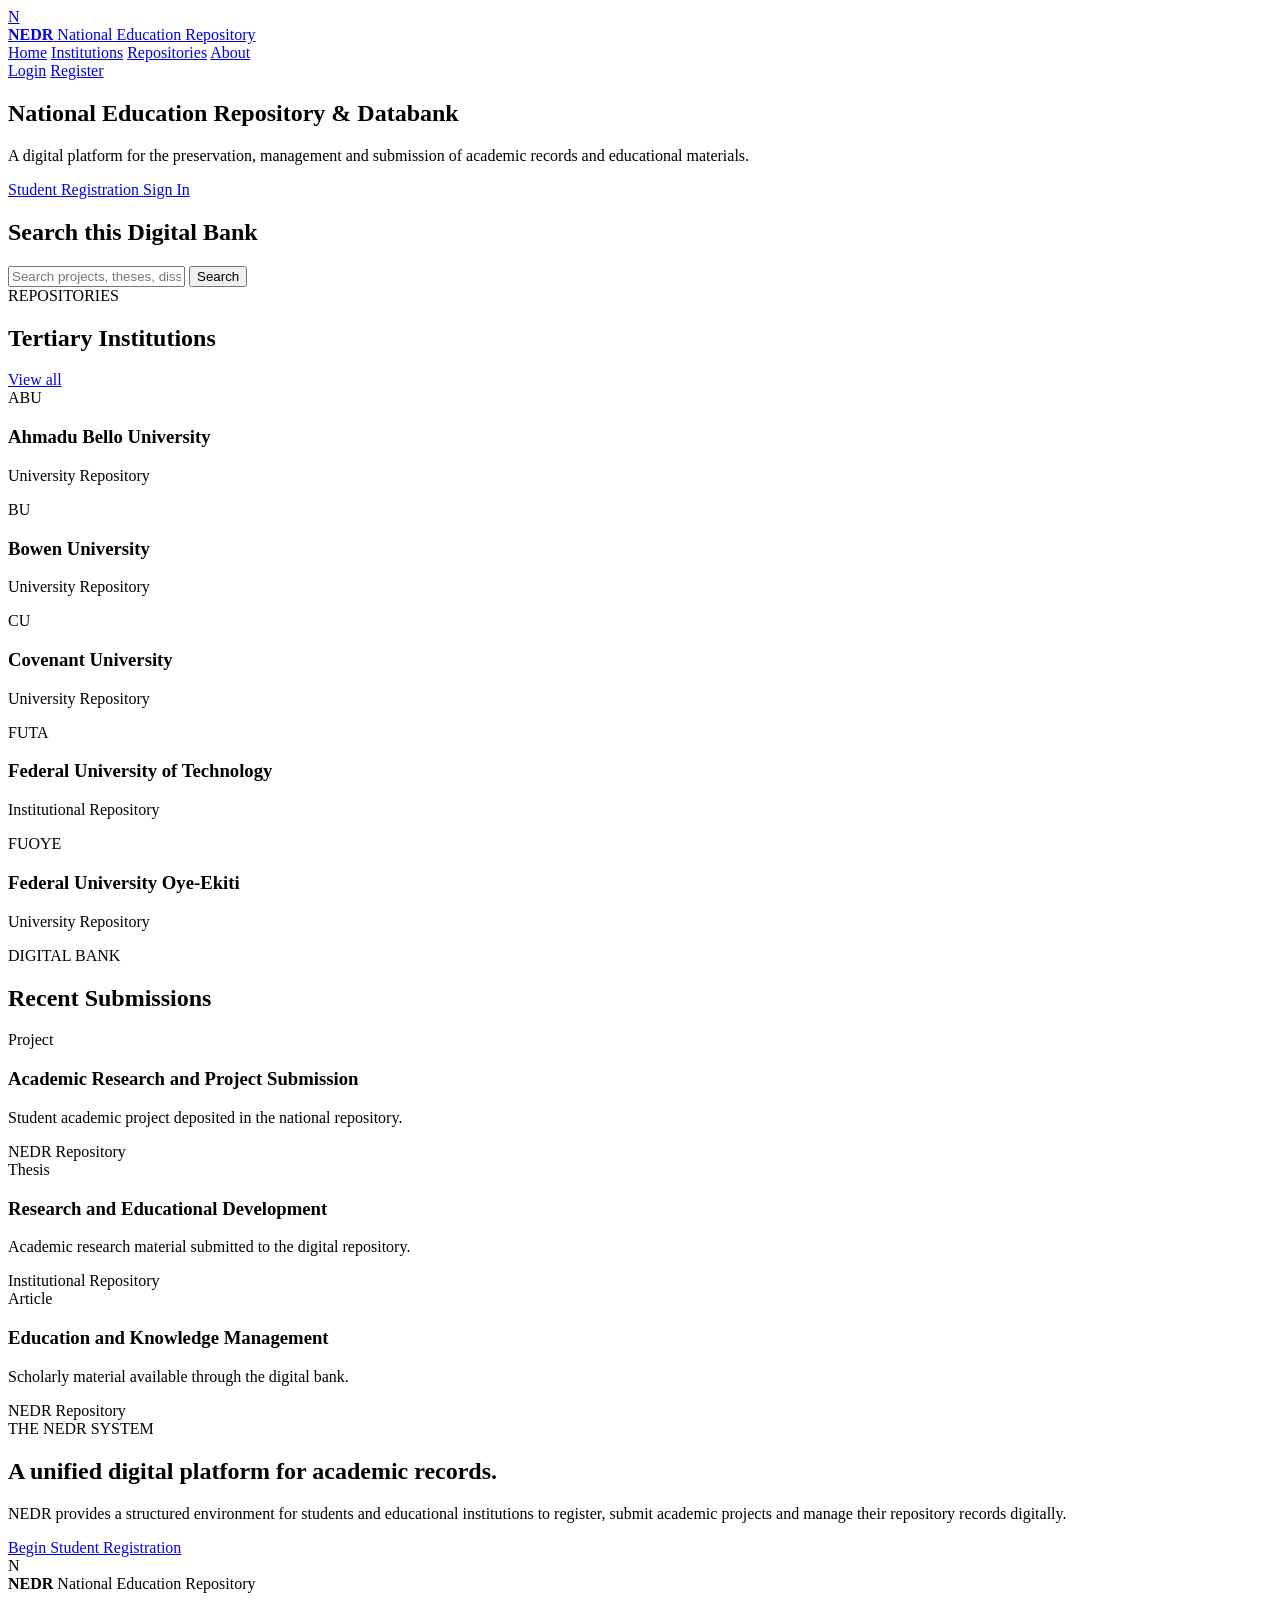
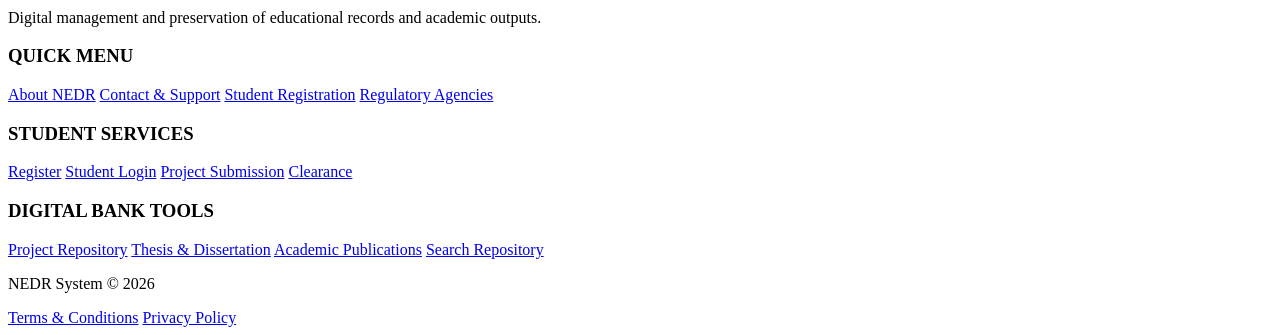
==== index.html @ a748765a "Add index.html for National Education Repository This commit adds a new HTML file for the National E" ====
<!DOCTYPE html>
<html lang="en">
<head>
    <meta charset="UTF-8">
    <meta name="viewport" content="width=device-width, initial-scale=1.0">

    <title>NEDR | National Education Repository</title>

    <link rel="stylesheet" href="style.css">
</head>

<body>

    <!-- HEADER -->
    <header class="site-header">
        <div class="container header-inner">

            <a href="index.html" class="brand">
                <div class="brand-mark">N</div>

                <div class="brand-text">
                    <strong>NEDR</strong>
                    <span>National Education Repository</span>
                </div>
            </a>

            <nav class="main-nav">
                <a href="index.html">Home</a>
                <a href="#institutions">Institutions</a>
                <a href="#submissions">Repositories</a>
                <a href="#about">About</a>
            </nav>

            <div class="header-actions">
                <a href="login.html" class="login-link">Login</a>
                <a href="register.html" class="register-btn">Register</a>
            </div>

        </div>
    </header>


    <!-- HERO -->
    <main>

        <section class="hero">
            <div class="container">

                <div class="hero-content">

                    <h1>
                        National Education
                        <span>Repository & Databank</span>
                    </h1>

                    <p>
                        A digital platform for the preservation,
                        management and submission of academic
                        records and educational materials.
                    </p>

                    <div class="hero-actions">
                        <a href="register.html" class="primary-btn">
                            Student Registration
                        </a>

                        <a href="login.html" class="secondary-btn">
                            Sign In
                        </a>
                    </div>

                </div>


                <!-- SEARCH -->
                <div class="search-card">

                    <h2>Search this Digital Bank</h2>

                    <form id="searchForm">

                        <div class="search-box">

                            <input
                                type="text"
                                id="searchInput"
                                placeholder="Search projects, theses, dissertations..."
                            >

                            <button type="submit">
                                Search
                            </button>

                        </div>

                    </form>

                </div>

            </div>
        </section>


        <!-- INSTITUTIONS -->
        <section class="section" id="institutions">

            <div class="container">

                <div class="section-heading">
                    <div>
                        <span class="eyebrow">REPOSITORIES</span>
                        <h2>Tertiary Institutions</h2>
                    </div>

                    <a href="#" class="view-link">
                        View all
                    </a>
                </div>


                <div class="institution-grid">

                    <article class="institution-card">
                        <div class="institution-icon">ABU</div>
                        <div>
                            <h3>Ahmadu Bello University</h3>
                            <p>University Repository</p>
                        </div>
                    </article>

                    <article class="institution-card">
                        <div class="institution-icon">BU</div>
                        <div>
                            <h3>Bowen University</h3>
                            <p>University Repository</p>
                        </div>
                    </article>

                    <article class="institution-card">
                        <div class="institution-icon">CU</div>
                        <div>
                            <h3>Covenant University</h3>
                            <p>University Repository</p>
                        </div>
                    </article>

                    <article class="institution-card">
                        <div class="institution-icon">FUTA</div>
                        <div>
                            <h3>Federal University of Technology</h3>
                            <p>Institutional Repository</p>
                        </div>
                    </article>

                    <article class="institution-card">
                        <div class="institution-icon">FUOYE</div>
                        <div>
                            <h3>Federal University Oye-Ekiti</h3>
                            <p>University Repository</p>
                        </div>
                    </article>

                </div>

            </div>

        </section>


        <!-- RECENT SUBMISSIONS -->
        <section class="section submissions" id="submissions">

            <div class="container">

                <div class="section-heading">
                    <div>
                        <span class="eyebrow">DIGITAL BANK</span>
                        <h2>Recent Submissions</h2>
                    </div>
                </div>


                <div class="submission-list">

                    <article class="submission">
                        <div class="submission-type">
                            Project
                        </div>

                        <div class="submission-info">
                            <h3>
                                Academic Research and Project Submission
                            </h3>

                            <p>
                                Student academic project deposited
                                in the national repository.
                            </p>

                            <span>
                                NEDR Repository
                            </span>
                        </div>
                    </article>


                    <article class="submission">
                        <div class="submission-type">
                            Thesis
                        </div>

                        <div class="submission-info">
                            <h3>
                                Research and Educational Development
                            </h3>

                            <p>
                                Academic research material submitted
                                to the digital repository.
                            </p>

                            <span>
                                Institutional Repository
                            </span>
                        </div>
                    </article>


                    <article class="submission">
                        <div class="submission-type">
                            Article
                        </div>

                        <div class="submission-info">
                            <h3>
                                Education and Knowledge Management
                            </h3>

                            <p>
                                Scholarly material available through
                                the digital bank.
                            </p>

                            <span>
                                NEDR Repository
                            </span>
                        </div>
                    </article>

                </div>

            </div>

        </section>


        <!-- ABOUT -->
        <section class="about-section" id="about">

            <div class="container">

                <div class="about-content">

                    <span class="eyebrow">
                        THE NEDR SYSTEM
                    </span>

                    <h2>
                        A unified digital platform
                        for academic records.
                    </h2>

                    <p>
                        NEDR provides a structured environment for
                        students and educational institutions to
                        register, submit academic projects and manage
                        their repository records digitally.
                    </p>

                    <a href="register.html" class="primary-btn">
                        Begin Student Registration
                    </a>

                </div>

            </div>

        </section>

    </main>


    <!-- FOOTER -->
    <footer class="site-footer">

        <div class="container footer-grid">

            <div class="footer-brand">

                <div class="brand">
                    <div class="brand-mark">N</div>

                    <div class="brand-text">
                        <strong>NEDR</strong>
                        <span>National Education Repository</span>
                    </div>
                </div>

                <p>
                    Digital management and preservation
                    of educational records and academic outputs.
                </p>

            </div>


            <div class="footer-column">

                <h3>QUICK MENU</h3>

                <a href="#about">About NEDR</a>
                <a href="#">Contact & Support</a>
                <a href="register.html">Student Registration</a>
                <a href="#">Regulatory Agencies</a>

            </div>


            <div class="footer-column">

                <h3>STUDENT SERVICES</h3>

                <a href="register.html">Register</a>
                <a href="login.html">Student Login</a>
                <a href="#">Project Submission</a>
                <a href="#">Clearance</a>

            </div>


            <div class="footer-column">

                <h3>DIGITAL BANK TOOLS</h3>

                <a href="#">Project Repository</a>
                <a href="#">Thesis & Dissertation</a>
                <a href="#">Academic Publications</a>
                <a href="#">Search Repository</a>

            </div>

        </div>


        <div class="footer-bottom">

            <div class="container">

                <p>
                    NEDR System © 2026
                </p>

                <div>
                    <a href="#">Terms & Conditions</a>
                    <a href="#">Privacy Policy</a>
                </div>

            </div>

        </div>

    </footer>


    <script src="script.js"></script>

</body>
  </html>
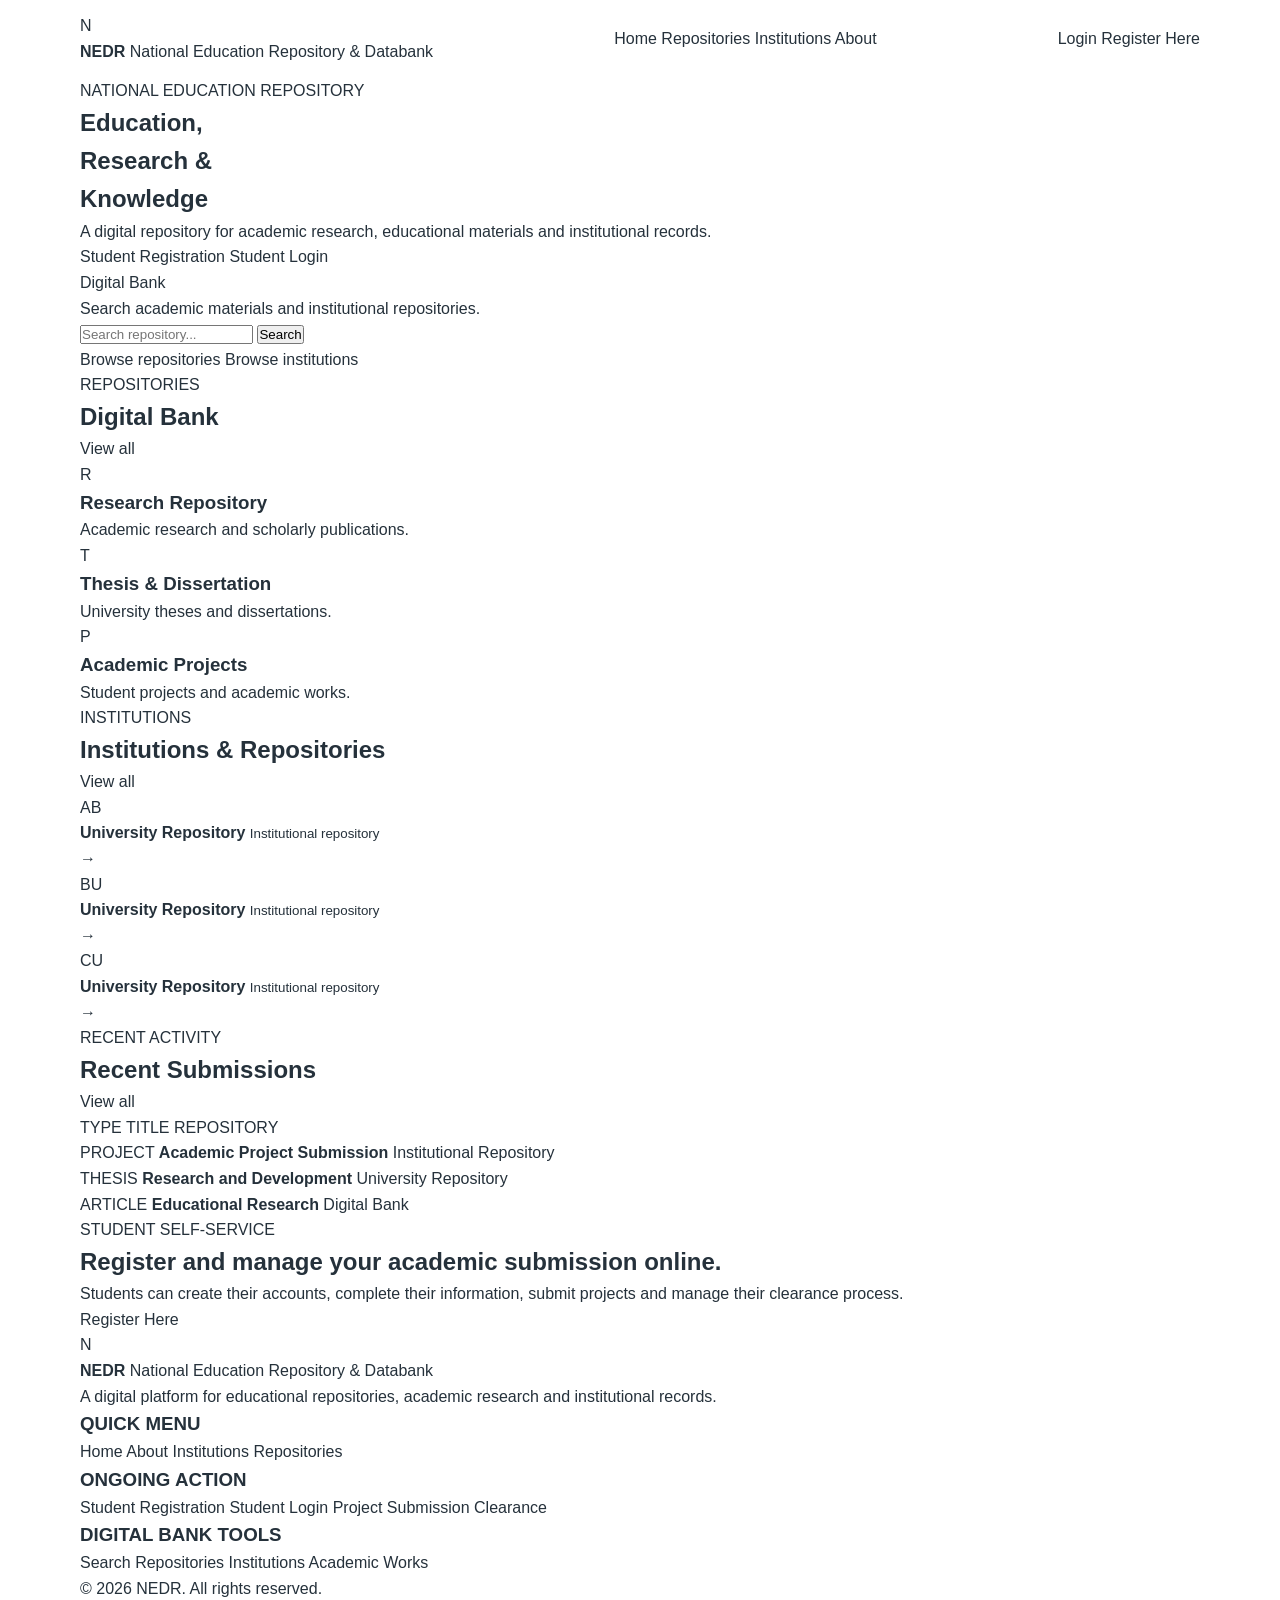
==== commit 0840d504: "Add initial index.html for NEDR website This file contains the complete HTML structure for the Natio" ====
--- a/index.html
+++ b/index.html
@@ -4,375 +4,530 @@
     <meta charset="UTF-8">
     <meta name="viewport" content="width=device-width, initial-scale=1.0">
 
-    <title>NEDR | National Education Repository</title>
+    <title>NEDR — National Education Repository & Databank</title>
 
     <link rel="stylesheet" href="style.css">
 </head>
 
 <body>
 
-    <!-- HEADER -->
-    <header class="site-header">
-        <div class="container header-inner">
-
-            <a href="index.html" class="brand">
-                <div class="brand-mark">N</div>
-
-                <div class="brand-text">
+<header class="top-header">
+
+    <div class="container header-inner">
+
+        <a href="index.html" class="logo">
+            <div class="logo-symbol">N</div>
+
+            <div class="logo-copy">
+                <strong>NEDR</strong>
+                <span>National Education Repository & Databank</span>
+            </div>
+        </a>
+
+        <nav class="navigation">
+            <a href="index.html">Home</a>
+            <a href="#repositories">Repositories</a>
+            <a href="#institutions">Institutions</a>
+            <a href="#about">About</a>
+        </nav>
+
+        <div class="header-buttons">
+            <a href="login.html" class="login-button">Login</a>
+            <a href="register.html" class="register-button">Register Here</a>
+        </div>
+
+    </div>
+
+</header>
+
+
+<main>
+
+    <!-- INTRODUCTION -->
+
+    <section class="intro-section">
+
+        <div class="container intro-grid">
+
+            <div class="intro-content">
+
+                <div class="small-title">
+                    NATIONAL EDUCATION REPOSITORY
+                </div>
+
+                <h1>
+                    Education,
+                    <br>
+                    Research &
+                    <br>
+                    Knowledge
+                </h1>
+
+                <p>
+                    A digital repository for academic research,
+                    educational materials and institutional records.
+                </p>
+
+                <div class="intro-actions">
+
+                    <a href="register.html" class="main-action">
+                        Student Registration
+                    </a>
+
+                    <a href="login.html" class="outline-action">
+                        Student Login
+                    </a>
+
+                </div>
+
+            </div>
+
+
+            <div class="intro-panel">
+
+                <div class="panel-heading">
+                    Digital Bank
+                </div>
+
+                <p>
+                    Search academic materials and institutional
+                    repositories.
+                </p>
+
+                <form id="searchForm">
+
+                    <div class="search-field">
+
+                        <input
+                            type="text"
+                            id="searchInput"
+                            placeholder="Search repository..."
+                        >
+
+                        <button type="submit">
+                            Search
+                        </button>
+
+                    </div>
+
+                </form>
+
+                <div class="panel-links">
+
+                    <a href="#repositories">
+                        Browse repositories
+                    </a>
+
+                    <a href="#institutions">
+                        Browse institutions
+                    </a>
+
+                </div>
+
+            </div>
+
+        </div>
+
+    </section>
+
+
+    <!-- REPOSITORIES -->
+
+    <section class="content-section" id="repositories">
+
+        <div class="container">
+
+            <div class="section-title">
+
+                <div>
+                    <span>REPOSITORIES</span>
+                    <h2>Digital Bank</h2>
+                </div>
+
+                <a href="#">View all</a>
+
+            </div>
+
+
+            <div class="repository-grid">
+
+                <article class="repository-card">
+
+                    <div class="card-icon">
+                        R
+                    </div>
+
+                    <div>
+                        <h3>Research Repository</h3>
+
+                        <p>
+                            Academic research and scholarly
+                            publications.
+                        </p>
+                    </div>
+
+                </article>
+
+
+                <article class="repository-card">
+
+                    <div class="card-icon">
+                        T
+                    </div>
+
+                    <div>
+                        <h3>Thesis & Dissertation</h3>
+
+                        <p>
+                            University theses and dissertations.
+                        </p>
+                    </div>
+
+                </article>
+
+
+                <article class="repository-card">
+
+                    <div class="card-icon">
+                        P
+                    </div>
+
+                    <div>
+                        <h3>Academic Projects</h3>
+
+                        <p>
+                            Student projects and academic works.
+                        </p>
+                    </div>
+
+                </article>
+
+            </div>
+
+        </div>
+
+    </section>
+
+
+    <!-- INSTITUTIONS -->
+
+    <section class="content-section grey-section" id="institutions">
+
+        <div class="container">
+
+            <div class="section-title">
+
+                <div>
+                    <span>INSTITUTIONS</span>
+                    <h2>Institutions & Repositories</h2>
+                </div>
+
+                <a href="#">View all</a>
+
+            </div>
+
+
+            <div class="institution-list">
+
+                <a href="#" class="institution-item">
+
+                    <div class="institution-mark">
+                        AB
+                    </div>
+
+                    <div>
+                        <strong>
+                            University Repository
+                        </strong>
+
+                        <small>
+                            Institutional repository
+                        </small>
+                    </div>
+
+                    <div class="arrow">
+                        →
+                    </div>
+
+                </a>
+
+
+                <a href="#" class="institution-item">
+
+                    <div class="institution-mark">
+                        BU
+                    </div>
+
+                    <div>
+                        <strong>
+                            University Repository
+                        </strong>
+
+                        <small>
+                            Institutional repository
+                        </small>
+                    </div>
+
+                    <div class="arrow">
+                        →
+                    </div>
+
+                </a>
+
+
+                <a href="#" class="institution-item">
+
+                    <div class="institution-mark">
+                        CU
+                    </div>
+
+                    <div>
+                        <strong>
+                            University Repository
+                        </strong>
+
+                        <small>
+                            Institutional repository
+                        </small>
+                    </div>
+
+                    <div class="arrow">
+                        →
+                    </div>
+
+                </a>
+
+            </div>
+
+        </div>
+
+    </section>
+
+
+    <!-- RECENT SUBMISSIONS -->
+
+    <section class="content-section">
+
+        <div class="container">
+
+            <div class="section-title">
+
+                <div>
+                    <span>RECENT ACTIVITY</span>
+                    <h2>Recent Submissions</h2>
+                </div>
+
+                <a href="#">View all</a>
+
+            </div>
+
+
+            <div class="submission-table">
+
+                <div class="table-header">
+                    <span>TYPE</span>
+                    <span>TITLE</span>
+                    <span>REPOSITORY</span>
+                </div>
+
+
+                <div class="table-row">
+
+                    <span class="type">
+                        PROJECT
+                    </span>
+
+                    <strong>
+                        Academic Project Submission
+                    </strong>
+
+                    <span>
+                        Institutional Repository
+                    </span>
+
+                </div>
+
+
+                <div class="table-row">
+
+                    <span class="type">
+                        THESIS
+                    </span>
+
+                    <strong>
+                        Research and Development
+                    </strong>
+
+                    <span>
+                        University Repository
+                    </span>
+
+                </div>
+
+
+                <div class="table-row">
+
+                    <span class="type">
+                        ARTICLE
+                    </span>
+
+                    <strong>
+                        Educational Research
+                    </strong>
+
+                    <span>
+                        Digital Bank
+                    </span>
+
+                </div>
+
+            </div>
+
+        </div>
+
+    </section>
+
+
+    <!-- STUDENT CTA -->
+
+    <section class="student-section">
+
+        <div class="container student-inner">
+
+            <div>
+
+                <span>
+                    STUDENT SELF-SERVICE
+                </span>
+
+                <h2>
+                    Register and manage your
+                    academic submission online.
+                </h2>
+
+                <p>
+                    Students can create their accounts,
+                    complete their information, submit projects
+                    and manage their clearance process.
+                </p>
+
+            </div>
+
+            <a href="register.html">
+                Register Here
+            </a>
+
+        </div>
+
+    </section>
+
+</main>
+
+
+<!-- FOOTER -->
+
+<footer class="footer">
+
+    <div class="container footer-grid">
+
+        <div class="footer-about">
+
+            <div class="logo footer-logo">
+
+                <div class="logo-symbol">
+                    N
+                </div>
+
+                <div class="logo-copy">
+
                     <strong>NEDR</strong>
-                    <span>National Education Repository</span>
-                </div>
+
+                    <span>
+                        National Education Repository & Databank
+                    </span>
+
+                </div>
+
+            </div>
+
+            <p>
+                A digital platform for educational repositories,
+                academic research and institutional records.
+            </p>
+
+        </div>
+
+
+        <div class="footer-column">
+
+            <h3>QUICK MENU</h3>
+
+            <a href="#">Home</a>
+            <a href="#about">About</a>
+            <a href="#institutions">Institutions</a>
+            <a href="#repositories">Repositories</a>
+
+        </div>
+
+
+        <div class="footer-column">
+
+            <h3>ONGOING ACTION</h3>
+
+            <a href="register.html">
+                Student Registration
             </a>
 
-            <nav class="main-nav">
-                <a href="index.html">Home</a>
-                <a href="#institutions">Institutions</a>
-                <a href="#submissions">Repositories</a>
-                <a href="#about">About</a>
-            </nav>
-
-            <div class="header-actions">
-                <a href="login.html" class="login-link">Login</a>
-                <a href="register.html" class="register-btn">Register</a>
-            </div>
-
-        </div>
-    </header>
-
-
-    <!-- HERO -->
-    <main>
-
-        <section class="hero">
-            <div class="container">
-
-                <div class="hero-content">
-
-                    <h1>
-                        National Education
-                        <span>Repository & Databank</span>
-                    </h1>
-
-                    <p>
-                        A digital platform for the preservation,
-                        management and submission of academic
-                        records and educational materials.
-                    </p>
-
-                    <div class="hero-actions">
-                        <a href="register.html" class="primary-btn">
-                            Student Registration
-                        </a>
-
-                        <a href="login.html" class="secondary-btn">
-                            Sign In
-                        </a>
-                    </div>
-
-                </div>
-
-
-                <!-- SEARCH -->
-                <div class="search-card">
-
-                    <h2>Search this Digital Bank</h2>
-
-                    <form id="searchForm">
-
-                        <div class="search-box">
-
-                            <input
-                                type="text"
-                                id="searchInput"
-                                placeholder="Search projects, theses, dissertations..."
-                            >
-
-                            <button type="submit">
-                                Search
-                            </button>
-
-                        </div>
-
-                    </form>
-
-                </div>
-
-            </div>
-        </section>
-
-
-        <!-- INSTITUTIONS -->
-        <section class="section" id="institutions">
-
-            <div class="container">
-
-                <div class="section-heading">
-                    <div>
-                        <span class="eyebrow">REPOSITORIES</span>
-                        <h2>Tertiary Institutions</h2>
-                    </div>
-
-                    <a href="#" class="view-link">
-                        View all
-                    </a>
-                </div>
-
-
-                <div class="institution-grid">
-
-                    <article class="institution-card">
-                        <div class="institution-icon">ABU</div>
-                        <div>
-                            <h3>Ahmadu Bello University</h3>
-                            <p>University Repository</p>
-                        </div>
-                    </article>
-
-                    <article class="institution-card">
-                        <div class="institution-icon">BU</div>
-                        <div>
-                            <h3>Bowen University</h3>
-                            <p>University Repository</p>
-                        </div>
-                    </article>
-
-                    <article class="institution-card">
-                        <div class="institution-icon">CU</div>
-                        <div>
-                            <h3>Covenant University</h3>
-                            <p>University Repository</p>
-                        </div>
-                    </article>
-
-                    <article class="institution-card">
-                        <div class="institution-icon">FUTA</div>
-                        <div>
-                            <h3>Federal University of Technology</h3>
-                            <p>Institutional Repository</p>
-                        </div>
-                    </article>
-
-                    <article class="institution-card">
-                        <div class="institution-icon">FUOYE</div>
-                        <div>
-                            <h3>Federal University Oye-Ekiti</h3>
-                            <p>University Repository</p>
-                        </div>
-                    </article>
-
-                </div>
-
-            </div>
-
-        </section>
-
-
-        <!-- RECENT SUBMISSIONS -->
-        <section class="section submissions" id="submissions">
-
-            <div class="container">
-
-                <div class="section-heading">
-                    <div>
-                        <span class="eyebrow">DIGITAL BANK</span>
-                        <h2>Recent Submissions</h2>
-                    </div>
-                </div>
-
-
-                <div class="submission-list">
-
-                    <article class="submission">
-                        <div class="submission-type">
-                            Project
-                        </div>
-
-                        <div class="submission-info">
-                            <h3>
-                                Academic Research and Project Submission
-                            </h3>
-
-                            <p>
-                                Student academic project deposited
-                                in the national repository.
-                            </p>
-
-                            <span>
-                                NEDR Repository
-                            </span>
-                        </div>
-                    </article>
-
-
-                    <article class="submission">
-                        <div class="submission-type">
-                            Thesis
-                        </div>
-
-                        <div class="submission-info">
-                            <h3>
-                                Research and Educational Development
-                            </h3>
-
-                            <p>
-                                Academic research material submitted
-                                to the digital repository.
-                            </p>
-
-                            <span>
-                                Institutional Repository
-                            </span>
-                        </div>
-                    </article>
-
-
-                    <article class="submission">
-                        <div class="submission-type">
-                            Article
-                        </div>
-
-                        <div class="submission-info">
-                            <h3>
-                                Education and Knowledge Management
-                            </h3>
-
-                            <p>
-                                Scholarly material available through
-                                the digital bank.
-                            </p>
-
-                            <span>
-                                NEDR Repository
-                            </span>
-                        </div>
-                    </article>
-
-                </div>
-
-            </div>
-
-        </section>
-
-
-        <!-- ABOUT -->
-        <section class="about-section" id="about">
-
-            <div class="container">
-
-                <div class="about-content">
-
-                    <span class="eyebrow">
-                        THE NEDR SYSTEM
-                    </span>
-
-                    <h2>
-                        A unified digital platform
-                        for academic records.
-                    </h2>
-
-                    <p>
-                        NEDR provides a structured environment for
-                        students and educational institutions to
-                        register, submit academic projects and manage
-                        their repository records digitally.
-                    </p>
-
-                    <a href="register.html" class="primary-btn">
-                        Begin Student Registration
-                    </a>
-
-                </div>
-
-            </div>
-
-        </section>
-
-    </main>
-
-
-    <!-- FOOTER -->
-    <footer class="site-footer">
-
-        <div class="container footer-grid">
-
-            <div class="footer-brand">
-
-                <div class="brand">
-                    <div class="brand-mark">N</div>
-
-                    <div class="brand-text">
-                        <strong>NEDR</strong>
-                        <span>National Education Repository</span>
-                    </div>
-                </div>
-
-                <p>
-                    Digital management and preservation
-                    of educational records and academic outputs.
-                </p>
-
-            </div>
-
-
-            <div class="footer-column">
-
-                <h3>QUICK MENU</h3>
-
-                <a href="#about">About NEDR</a>
-                <a href="#">Contact & Support</a>
-                <a href="register.html">Student Registration</a>
-                <a href="#">Regulatory Agencies</a>
-
-            </div>
-
-
-            <div class="footer-column">
-
-                <h3>STUDENT SERVICES</h3>
-
-                <a href="register.html">Register</a>
-                <a href="login.html">Student Login</a>
-                <a href="#">Project Submission</a>
-                <a href="#">Clearance</a>
-
-            </div>
-
-
-            <div class="footer-column">
-
-                <h3>DIGITAL BANK TOOLS</h3>
-
-                <a href="#">Project Repository</a>
-                <a href="#">Thesis & Dissertation</a>
-                <a href="#">Academic Publications</a>
-                <a href="#">Search Repository</a>
-
-            </div>
-
-        </div>
-
-
-        <div class="footer-bottom">
-
-            <div class="container">
-
-                <p>
-                    NEDR System © 2026
-                </p>
-
-                <div>
-                    <a href="#">Terms & Conditions</a>
-                    <a href="#">Privacy Policy</a>
-                </div>
-
-            </div>
-
-        </div>
-
-    </footer>
-
-
-    <script src="script.js"></script>
+            <a href="login.html">
+                Student Login
+            </a>
+
+            <a href="#">
+                Project Submission
+            </a>
+
+            <a href="#">
+                Clearance
+            </a>
+
+        </div>
+
+
+        <div class="footer-column">
+
+            <h3>DIGITAL BANK TOOLS</h3>
+
+            <a href="#">Search</a>
+            <a href="#">Repositories</a>
+            <a href="#">Institutions</a>
+            <a href="#">Academic Works</a>
+
+        </div>
+
+    </div>
+
+
+    <div class="footer-bottom">
+
+        <div class="container">
+
+            <span>
+                © 2026 NEDR. All rights reserved.
+            </span>
+
+            <div>
+                <a href="#">Privacy</a>
+                <a href="#">Terms</a>
+            </div>
+
+        </div>
+
+    </div>
+
+</footer>
+
+
+<script src="script.js"></script>
 
 </body>
-  </html>
+              </html>
--- a/style.css
+++ b/style.css
@@ -0,0 +1,157 @@
+* {
+    margin: 0;
+    padding: 0;
+    box-sizing: border-box;
+}
+
+:root {
+    --primary: #075985;
+    --primary-dark: #064e73;
+    --accent: #0b7aa5;
+    --text: #25313b;
+    --muted: #6b7780;
+    --border: #e5e9ec;
+    --background: #f7f9fa;
+    --white: #ffffff;
+}
+
+html {
+    scroll-behavior: smooth;
+}
+
+body {
+    font-family: Arial, Helvetica, sans-serif;
+    color: var(--text);
+    background: var(--white);
+    line-height: 1.6;
+}
+
+a {
+    text-decoration: none;
+    color: inherit;
+}
+
+.container {
+    width: min(1120px, 92%);
+    margin: 0 auto;
+}
+
+/* =========================
+   HEADER
+========================= */
+
+.site-header {
+    background: #ffffff;
+    border-bottom: 1px solid var(--border);
+    position: sticky;
+    top: 0;
+    z-index: 1000;
+}
+
+.header-inner {
+    min-height: 78px;
+    display: flex;
+    align-items: center;
+    justify-content: space-between;
+    gap: 25px;
+}
+
+.brand {
+    display: flex;
+    align-items: center;
+    gap: 12px;
+}
+
+.brand-mark {
+    width: 42px;
+    height: 42px;
+    background: var(--primary);
+    color: white;
+    display: flex;
+    align-items: center;
+    justify-content: center;
+    font-weight: 800;
+    font-size: 21px;
+    border-radius: 5px;
+}
+
+.brand-text {
+    display: flex;
+    flex-direction: column;
+}
+
+.brand-text strong {
+    color: var(--primary);
+    font-size: 20px;
+    line-height: 1;
+}
+
+.brand-text span {
+    color: #69757d;
+    font-size: 10px;
+    margin-top: 4px;
+}
+
+.main-nav {
+    display: flex;
+    align-items: center;
+    gap: 27px;
+}
+
+.main-nav a {
+    color: #4d5961;
+    font-size: 14px;
+    transition: 0.2s;
+}
+
+.main-nav a:hover {
+    color: var(--primary);
+}
+
+.header-actions {
+    display: flex;
+    align-items: center;
+    gap: 15px;
+}
+
+.login-link {
+    color: var(--primary);
+    font-size: 14px;
+    font-weight: 600;
+}
+
+.register-btn {
+    background: var(--primary);
+    color: white;
+    padding: 10px 18px;
+    border-radius: 4px;
+    font-size: 14px;
+    font-weight: 600;
+}
+
+/* =========================
+   HERO
+========================= */
+
+.hero {
+    background:
+        linear-gradient(
+            rgba(247, 250, 252, 0.97),
+            rgba(247, 250, 252, 0.97)
+        );
+    padding: 80px 0 65px;
+}
+
+.hero-content {
+    max-width: 760px;
+}
+
+.hero h1 {
+    font-size: clamp(38px, 6vw, 64px);
+    line-height: 1.08;
+    letter-spacing: -1.8px;
+    font-weight: 700;
+    color: #1e2c36;
+}
+
+.hero h
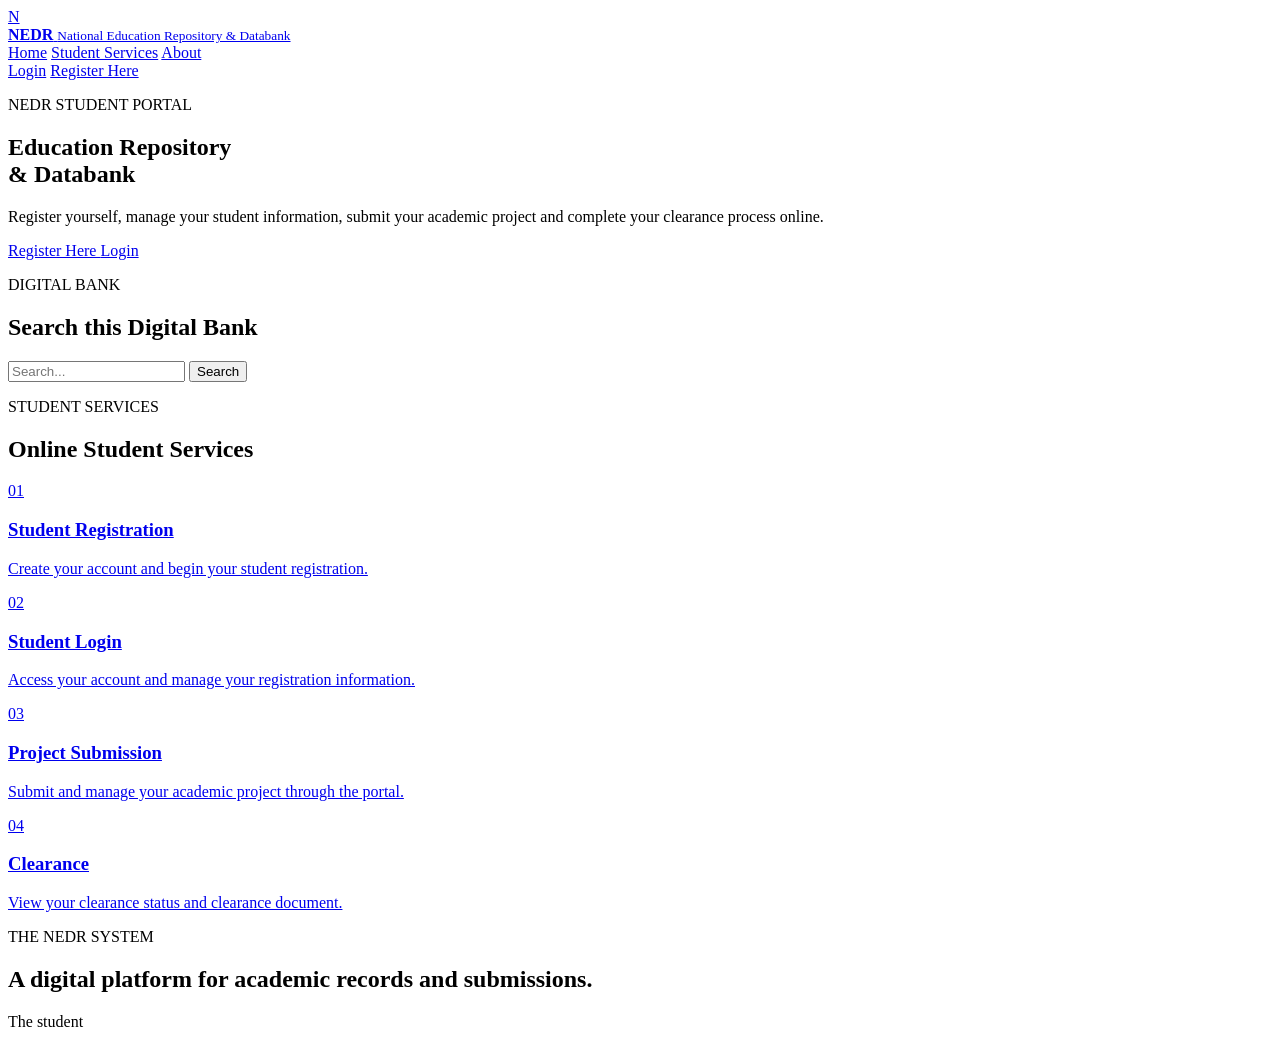
==== commit 879d5b43: "Add index.html for NEDR Student Portal This commit adds a new HTML file for the NEDR Student Portal," ====
--- a/index.html
+++ b/index.html
@@ -3,105 +3,96 @@
 <head>
     <meta charset="UTF-8">
     <meta name="viewport" content="width=device-width, initial-scale=1.0">
-
-    <title>NEDR — National Education Repository & Databank</title>
-
+    <title>NEDR | Student Portal</title>
     <link rel="stylesheet" href="style.css">
 </head>
 
 <body>
 
-<header class="top-header">
-
+<header class="site-header">
     <div class="container header-inner">
 
-        <a href="index.html" class="logo">
-            <div class="logo-symbol">N</div>
+        <a href="index.html" class="brand">
+            <div class="brand-logo">N</div>
 
-            <div class="logo-copy">
+            <div>
                 <strong>NEDR</strong>
-                <span>National Education Repository & Databank</span>
+                <small>National Education Repository & Databank</small>
             </div>
         </a>
 
-        <nav class="navigation">
+        <nav>
             <a href="index.html">Home</a>
-            <a href="#repositories">Repositories</a>
-            <a href="#institutions">Institutions</a>
+            <a href="#student-services">Student Services</a>
             <a href="#about">About</a>
         </nav>
 
-        <div class="header-buttons">
-            <a href="login.html" class="login-button">Login</a>
-            <a href="register.html" class="register-button">Register Here</a>
+        <div class="header-actions">
+            <a href="login.html">Login</a>
+            <a href="register.html" class="register">Register Here</a>
         </div>
 
     </div>
-
 </header>
 
 
 <main>
 
-    <!-- INTRODUCTION -->
+    <section class="hero">
 
-    <section class="intro-section">
+        <div class="container">
 
-        <div class="container intro-grid">
+            <div class="hero-content">
 
-            <div class="intro-content">
-
-                <div class="small-title">
-                    NATIONAL EDUCATION REPOSITORY
-                </div>
+                <p class="label">NEDR STUDENT PORTAL</p>
 
                 <h1>
-                    Education,
+                    Education Repository
                     <br>
-                    Research &
-                    <br>
-                    Knowledge
+                    & Databank
                 </h1>
 
-                <p>
-                    A digital repository for academic research,
-                    educational materials and institutional records.
+                <p class="description">
+                    Register yourself, manage your student information,
+                    submit your academic project and complete your
+                    clearance process online.
                 </p>
 
-                <div class="intro-actions">
-
-                    <a href="register.html" class="main-action">
-                        Student Registration
+                <div class="hero-buttons">
+                    <a href="register.html" class="primary-button">
+                        Register Here
                     </a>
 
-                    <a href="login.html" class="outline-action">
-                        Student Login
+                    <a href="login.html" class="secondary-button">
+                        Login
                     </a>
-
                 </div>
 
             </div>
 
+        </div>
 
-            <div class="intro-panel">
+    </section>
 
-                <div class="panel-heading">
-                    Digital Bank
-                </div>
 
-                <p>
-                    Search academic materials and institutional
-                    repositories.
-                </p>
+    <section class="search-section">
+
+        <div class="container">
+
+            <div class="search-panel">
+
+                <p class="label">DIGITAL BANK</p>
+
+                <h2>Search this Digital Bank</h2>
 
                 <form id="searchForm">
 
-                    <div class="search-field">
+                    <div class="search-box">
 
                         <input
                             type="text"
                             id="searchInput"
-                            placeholder="Search repository..."
+                            placeholder="Search..."
                         >
 
                         <button type="submit">
@@ -112,18 +103,6 @@
 
                 </form>
 
-                <div class="panel-links">
-
-                    <a href="#repositories">
-                        Browse repositories
-                    </a>
-
-                    <a href="#institutions">
-                        Browse institutions
-                    </a>
-
-                </div>
-
             </div>
 
         </div>
@@ -131,169 +110,68 @@
     </section>
 
 
-    <!-- REPOSITORIES -->
-
-    <section class="content-section" id="repositories">
+    <section class="services" id="student-services">
 
         <div class="container">
 
-            <div class="section-title">
+            <p class="label">STUDENT SERVICES</p>
 
-                <div>
-                    <span>REPOSITORIES</span>
-                    <h2>Digital Bank</h2>
-                </div>
+            <h2>Online Student Services</h2>
 
-                <a href="#">View all</a>
+            <div class="service-grid">
 
-            </div>
+                <a href="register.html" class="service-card">
 
+                    <span class="service-number">01</span>
 
-            <div class="repository-grid">
+                    <h3>Student Registration</h3>
 
-                <article class="repository-card">
-
-                    <div class="card-icon">
-                        R
-                    </div>
-
-                    <div>
-                        <h3>Research Repository</h3>
-
-                        <p>
-                            Academic research and scholarly
-                            publications.
-                        </p>
-                    </div>
-
-                </article>
-
-
-                <article class="repository-card">
-
-                    <div class="card-icon">
-                        T
-                    </div>
-
-                    <div>
-                        <h3>Thesis & Dissertation</h3>
-
-                        <p>
-                            University theses and dissertations.
-                        </p>
-                    </div>
-
-                </article>
-
-
-                <article class="repository-card">
-
-                    <div class="card-icon">
-                        P
-                    </div>
-
-                    <div>
-                        <h3>Academic Projects</h3>
-
-                        <p>
-                            Student projects and academic works.
-                        </p>
-                    </div>
-
-                </article>
-
-            </div>
-
-        </div>
-
-    </section>
-
-
-    <!-- INSTITUTIONS -->
-
-    <section class="content-section grey-section" id="institutions">
-
-        <div class="container">
-
-            <div class="section-title">
-
-                <div>
-                    <span>INSTITUTIONS</span>
-                    <h2>Institutions & Repositories</h2>
-                </div>
-
-                <a href="#">View all</a>
-
-            </div>
-
-
-            <div class="institution-list">
-
-                <a href="#" class="institution-item">
-
-                    <div class="institution-mark">
-                        AB
-                    </div>
-
-                    <div>
-                        <strong>
-                            University Repository
-                        </strong>
-
-                        <small>
-                            Institutional repository
-                        </small>
-                    </div>
-
-                    <div class="arrow">
-                        →
-                    </div>
+                    <p>
+                        Create your account and begin your
+                        student registration.
+                    </p>
 
                 </a>
 
 
-                <a href="#" class="institution-item">
+                <a href="login.html" class="service-card">
 
-                    <div class="institution-mark">
-                        BU
-                    </div>
+                    <span class="service-number">02</span>
 
-                    <div>
-                        <strong>
-                            University Repository
-                        </strong>
+                    <h3>Student Login</h3>
 
-                        <small>
-                            Institutional repository
-                        </small>
-                    </div>
-
-                    <div class="arrow">
-                        →
-                    </div>
+                    <p>
+                        Access your account and manage your
+                        registration information.
+                    </p>
 
                 </a>
 
 
-                <a href="#" class="institution-item">
+                <a href="project.html" class="service-card">
 
-                    <div class="institution-mark">
-                        CU
-                    </div>
+                    <span class="service-number">03</span>
 
-                    <div>
-                        <strong>
-                            University Repository
-                        </strong>
+                    <h3>Project Submission</h3>
 
-                        <small>
-                            Institutional repository
-                        </small>
-                    </div>
+                    <p>
+                        Submit and manage your academic project
+                        through the portal.
+                    </p>
 
-                    <div class="arrow">
-                        →
-                    </div>
+                </a>
+
+
+                <a href="clearance.html" class="service-card">
+
+                    <span class="service-number">04</span>
+
+                    <h3>Clearance</h3>
+
+                    <p>
+                        View your clearance status and
+                        clearance document.
+                    </p>
 
                 </a>
 
@@ -304,230 +182,16 @@
     </section>
 
 
-    <!-- RECENT SUBMISSIONS -->
-
-    <section class="content-section">
+    <section class="about" id="about">
 
         <div class="container">
 
-            <div class="section-title">
+            <p class="label">THE NEDR SYSTEM</p>
 
-                <div>
-                    <span>RECENT ACTIVITY</span>
-                    <h2>Recent Submissions</h2>
-                </div>
-
-                <a href="#">View all</a>
-
-            </div>
-
-
-            <div class="submission-table">
-
-                <div class="table-header">
-                    <span>TYPE</span>
-                    <span>TITLE</span>
-                    <span>REPOSITORY</span>
-                </div>
-
-
-                <div class="table-row">
-
-                    <span class="type">
-                        PROJECT
-                    </span>
-
-                    <strong>
-                        Academic Project Submission
-                    </strong>
-
-                    <span>
-                        Institutional Repository
-                    </span>
-
-                </div>
-
-
-                <div class="table-row">
-
-                    <span class="type">
-                        THESIS
-                    </span>
-
-                    <strong>
-                        Research and Development
-                    </strong>
-
-                    <span>
-                        University Repository
-                    </span>
-
-                </div>
-
-
-                <div class="table-row">
-
-                    <span class="type">
-                        ARTICLE
-                    </span>
-
-                    <strong>
-                        Educational Research
-                    </strong>
-
-                    <span>
-                        Digital Bank
-                    </span>
-
-                </div>
-
-            </div>
-
-        </div>
-
-    </section>
-
-
-    <!-- STUDENT CTA -->
-
-    <section class="student-section">
-
-        <div class="container student-inner">
-
-            <div>
-
-                <span>
-                    STUDENT SELF-SERVICE
-                </span>
-
-                <h2>
-                    Register and manage your
-                    academic submission online.
-                </h2>
-
-                <p>
-                    Students can create their accounts,
-                    complete their information, submit projects
-                    and manage their clearance process.
-                </p>
-
-            </div>
-
-            <a href="register.html">
-                Register Here
-            </a>
-
-        </div>
-
-    </section>
-
-</main>
-
-
-<!-- FOOTER -->
-
-<footer class="footer">
-
-    <div class="container footer-grid">
-
-        <div class="footer-about">
-
-            <div class="logo footer-logo">
-
-                <div class="logo-symbol">
-                    N
-                </div>
-
-                <div class="logo-copy">
-
-                    <strong>NEDR</strong>
-
-                    <span>
-                        National Education Repository & Databank
-                    </span>
-
-                </div>
-
-            </div>
+            <h2>
+                A digital platform for
+                academic records and submissions.
+            </h2>
 
             <p>
-                A digital platform for educational repositories,
-                academic research and institutional records.
-            </p>
-
-        </div>
-
-
-        <div class="footer-column">
-
-            <h3>QUICK MENU</h3>
-
-            <a href="#">Home</a>
-            <a href="#about">About</a>
-            <a href="#institutions">Institutions</a>
-            <a href="#repositories">Repositories</a>
-
-        </div>
-
-
-        <div class="footer-column">
-
-            <h3>ONGOING ACTION</h3>
-
-            <a href="register.html">
-                Student Registration
-            </a>
-
-            <a href="login.html">
-                Student Login
-            </a>
-
-            <a href="#">
-                Project Submission
-            </a>
-
-            <a href="#">
-                Clearance
-            </a>
-
-        </div>
-
-
-        <div class="footer-column">
-
-            <h3>DIGITAL BANK TOOLS</h3>
-
-            <a href="#">Search</a>
-            <a href="#">Repositories</a>
-            <a href="#">Institutions</a>
-            <a href="#">Academic Works</a>
-
-        </div>
-
-    </div>
-
-
-    <div class="footer-bottom">
-
-        <div class="container">
-
-            <span>
-                © 2026 NEDR. All rights reserved.
-            </span>
-
-            <div>
-                <a href="#">Privacy</a>
-                <a href="#">Terms</a>
-            </div>
-
-        </div>
-
-    </div>
-
-</footer>
-
-
-<script src="script.js"></script>
-
-</body>
-              </html>
+                The student
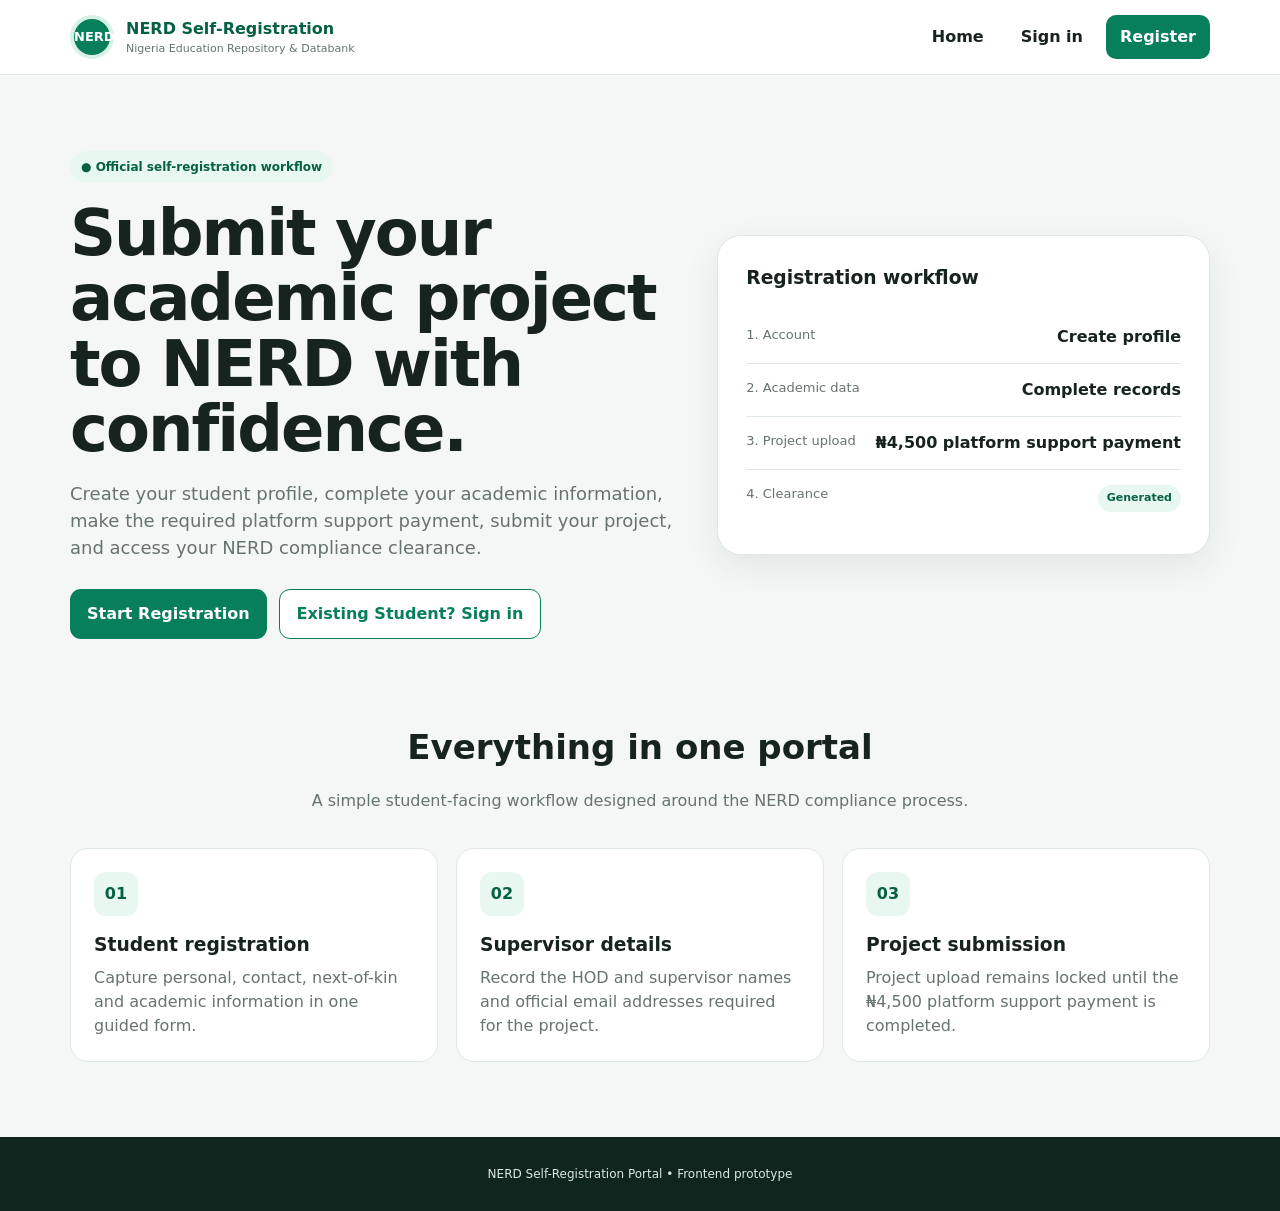
==== commit 286d52f1: "Rename nerd_self_registration_portal.html to index.html" ====
--- a/index.html
+++ b/index.html
@@ -1,197 +1,1373 @@
 <!DOCTYPE html>
 <html lang="en">
 <head>
-    <meta charset="UTF-8">
-    <meta name="viewport" content="width=device-width, initial-scale=1.0">
-    <title>NEDR | Student Portal</title>
-    <link rel="stylesheet" href="style.css">
+  <meta charset="UTF-8" />
+  <meta name="viewport" content="width=device-width, initial-scale=1.0" />
+  <meta name="theme-color" content="#087f5b" />
+  <title>NERD Self-Registration Portal</title>
+
+  <style>
+    :root{
+      --green:#087f5b;
+      --green-dark:#056044;
+      --green-soft:#e9f7f1;
+      --gold:#d8a72e;
+      --ink:#17231f;
+      --muted:#66736e;
+      --bg:#f4f7f6;
+      --white:#ffffff;
+      --border:#dfe7e3;
+      --danger:#c0392b;
+      --shadow:0 12px 35px rgba(16,42,34,.08);
+      --radius:16px;
+    }
+
+    *{box-sizing:border-box}
+    html{scroll-behavior:smooth}
+    body{
+      margin:0;
+      font-family:Inter,ui-sans-serif,system-ui,-apple-system,BlinkMacSystemFont,"Segoe UI",sans-serif;
+      background:var(--bg);
+      color:var(--ink);
+      line-height:1.5;
+    }
+    button,input,select,textarea{font:inherit}
+    button{cursor:pointer}
+    .hidden{display:none!important}
+
+    /* ---------- Header ---------- */
+    header{
+      position:sticky;
+      top:0;
+      z-index:50;
+      background:rgba(255,255,255,.96);
+      border-bottom:1px solid var(--border);
+      backdrop-filter:blur(12px);
+    }
+    .nav{
+      max-width:1180px;
+      margin:auto;
+      min-height:74px;
+      padding:0 20px;
+      display:flex;
+      align-items:center;
+      justify-content:space-between;
+      gap:20px;
+    }
+    .brand{
+      display:flex;
+      align-items:center;
+      gap:12px;
+      font-weight:800;
+      color:var(--green-dark);
+      text-decoration:none;
+    }
+    .brand-mark{
+      width:44px;
+      height:44px;
+      border-radius:50%;
+      display:grid;
+      place-items:center;
+      background:var(--green);
+      color:#fff;
+      font-size:13px;
+      font-weight:900;
+      border:4px solid #d9f0e7;
+    }
+    .brand small{
+      display:block;
+      color:var(--muted);
+      font-weight:500;
+      font-size:11px;
+    }
+    .nav-actions{display:flex;gap:9px;align-items:center}
+    .nav-btn{
+      border:0;
+      background:transparent;
+      color:var(--ink);
+      padding:10px 14px;
+      border-radius:10px;
+      font-weight:700;
+    }
+    .nav-btn:hover{background:var(--green-soft);color:var(--green-dark)}
+    .nav-btn.primary{background:var(--green);color:#fff}
+
+    /* ---------- Buttons ---------- */
+    .btn{
+      border:0;
+      border-radius:11px;
+      padding:12px 17px;
+      font-weight:800;
+      transition:.2s ease;
+    }
+    .btn:hover{transform:translateY(-1px)}
+    .btn-primary{background:var(--green);color:#fff}
+    .btn-primary:hover{background:var(--green-dark)}
+    .btn-outline{background:#fff;color:var(--green);border:1px solid var(--green)}
+    .btn-light{background:var(--green-soft);color:var(--green-dark)}
+    .btn-danger{background:#fff1ef;color:var(--danger)}
+    .btn:disabled{opacity:.55;cursor:not-allowed;transform:none}
+
+    /* ---------- Landing ---------- */
+    .hero{
+      max-width:1180px;
+      margin:0 auto;
+      padding:76px 20px 48px;
+      display:grid;
+      grid-template-columns:1.1fr .9fr;
+      gap:45px;
+      align-items:center;
+    }
+    .eyebrow{
+      display:inline-flex;
+      gap:7px;
+      align-items:center;
+      padding:7px 11px;
+      border-radius:999px;
+      background:var(--green-soft);
+      color:var(--green-dark);
+      font-weight:800;
+      font-size:12px;
+    }
+    h1{
+      font-size:clamp(38px,5vw,64px);
+      line-height:1.02;
+      letter-spacing:-2px;
+      margin:18px 0;
+    }
+    .hero p{
+      font-size:18px;
+      color:var(--muted);
+      max-width:650px;
+    }
+    .hero-actions{display:flex;gap:12px;flex-wrap:wrap;margin-top:28px}
+    .hero-card{
+      background:#fff;
+      border:1px solid var(--border);
+      border-radius:24px;
+      padding:28px;
+      box-shadow:var(--shadow);
+    }
+    .hero-card h3{margin-top:0}
+    .status-row{
+      display:flex;
+      justify-content:space-between;
+      gap:15px;
+      padding:14px 0;
+      border-bottom:1px solid var(--border);
+    }
+    .status-row:last-child{border-bottom:0}
+    .status-label{color:var(--muted);font-size:13px}
+    .status-value{font-weight:800;text-align:right}
+    .section{
+      max-width:1180px;
+      margin:0 auto;
+      padding:35px 20px 75px;
+    }
+    .section-title{text-align:center;max-width:700px;margin:0 auto 35px}
+    .section-title h2{font-size:34px;margin:0 0 10px}
+    .section-title p{color:var(--muted)}
+    .feature-grid{
+      display:grid;
+      grid-template-columns:repeat(3,1fr);
+      gap:18px;
+    }
+    .feature{
+      background:#fff;
+      border:1px solid var(--border);
+      border-radius:18px;
+      padding:23px;
+    }
+    .feature-icon{
+      width:44px;height:44px;border-radius:12px;
+      background:var(--green-soft);
+      display:grid;place-items:center;
+      color:var(--green-dark);
+      font-weight:900;
+      margin-bottom:15px;
+    }
+    .feature h3{margin:0 0 7px}
+    .feature p{color:var(--muted);margin:0}
+
+    /* ---------- App shell ---------- */
+    .app-shell{min-height:calc(100vh - 74px)}
+    .app-layout{
+      max-width:1280px;
+      margin:auto;
+      padding:25px 20px 60px;
+      display:grid;
+      grid-template-columns:230px 1fr;
+      gap:22px;
+    }
+    .sidebar{
+      background:#fff;
+      border:1px solid var(--border);
+      border-radius:18px;
+      padding:12px;
+      height:max-content;
+      position:sticky;
+      top:95px;
+    }
+    .side-link{
+      width:100%;
+      text-align:left;
+      background:transparent;
+      border:0;
+      padding:12px 13px;
+      border-radius:10px;
+      font-weight:700;
+      color:#40514b;
+      margin:2px 0;
+    }
+    .side-link:hover,.side-link.active{
+      background:var(--green-soft);
+      color:var(--green-dark);
+    }
+    .side-sep{height:1px;background:var(--border);margin:10px 0}
+    .content{min-width:0}
+    .page-head{
+      display:flex;
+      align-items:flex-start;
+      justify-content:space-between;
+      gap:20px;
+      margin-bottom:20px;
+    }
+    .page-head h2{margin:0;font-size:30px}
+    .page-head p{margin:5px 0 0;color:var(--muted)}
+    .card{
+      background:#fff;
+      border:1px solid var(--border);
+      border-radius:18px;
+      padding:22px;
+      box-shadow:0 5px 18px rgba(16,42,34,.03);
+      margin-bottom:18px;
+    }
+
+    /* ---------- Dashboard ---------- */
+    .stats{
+      display:grid;
+      grid-template-columns:repeat(4,1fr);
+      gap:14px;
+      margin-bottom:18px;
+    }
+    .stat{
+      background:#fff;
+      border:1px solid var(--border);
+      border-radius:16px;
+      padding:18px;
+    }
+    .stat span{display:block;color:var(--muted);font-size:12px;font-weight:700}
+    .stat strong{display:block;font-size:25px;margin-top:6px}
+    .badge{
+      display:inline-flex;
+      padding:5px 9px;
+      border-radius:999px;
+      font-size:11px;
+      font-weight:900;
+    }
+    .badge-green{background:var(--green-soft);color:var(--green-dark)}
+    .badge-gold{background:#fff7dc;color:#8b6810}
+    .badge-red{background:#fff0ee;color:var(--danger)}
+
+    /* ---------- Forms ---------- */
+    .form-grid{
+      display:grid;
+      grid-template-columns:repeat(2,1fr);
+      gap:17px;
+    }
+    .form-group{display:flex;flex-direction:column;gap:7px}
+    .form-group.full{grid-column:1/-1}
+    label{font-size:13px;font-weight:800}
+    .required{color:var(--danger)}
+    input,select,textarea{
+      width:100%;
+      border:1px solid #ccd8d3;
+      border-radius:10px;
+      padding:12px 13px;
+      outline:none;
+      background:#fff;
+      color:var(--ink);
+    }
+    input:focus,select:focus,textarea:focus{
+      border-color:var(--green);
+      box-shadow:0 0 0 3px rgba(8,127,91,.10);
+    }
+    textarea{min-height:110px;resize:vertical}
+    .hint{font-size:11px;color:var(--muted)}
+    .form-actions{
+      display:flex;
+      justify-content:flex-end;
+      gap:10px;
+      margin-top:20px;
+      flex-wrap:wrap;
+    }
+    .section-heading{
+      font-size:17px;
+      margin:0 0 16px;
+      padding-bottom:10px;
+      border-bottom:1px solid var(--border);
+    }
+
+    /* ---------- Login/Register ---------- */
+    .auth-wrap{
+      min-height:calc(100vh - 74px);
+      display:grid;
+      place-items:center;
+      padding:35px 20px;
+    }
+    .auth-card{
+      width:min(560px,100%);
+      background:#fff;
+      border:1px solid var(--border);
+      border-radius:22px;
+      padding:30px;
+      box-shadow:var(--shadow);
+    }
+    .auth-card h2{margin:0 0 7px;font-size:30px}
+    .auth-card > p{color:var(--muted);margin-top:0}
+    .auth-switch{text-align:center;color:var(--muted);font-size:13px;margin-top:18px}
+    .auth-switch button{border:0;background:none;color:var(--green);font-weight:800}
+
+    /* ---------- Steps ---------- */
+    .steps{
+      display:grid;
+      grid-template-columns:repeat(4,1fr);
+      gap:8px;
+      margin-bottom:20px;
+    }
+    .step{
+      padding:11px 8px;
+      border-radius:10px;
+      background:#edf2f0;
+      color:#71807a;
+      text-align:center;
+      font-size:11px;
+      font-weight:900;
+    }
+    .step.active{background:var(--green);color:#fff}
+    .step.done{background:var(--green-soft);color:var(--green-dark)}
+
+    /* ---------- Payment ---------- */
+    .payment-box{
+      max-width:720px;
+      margin:auto;
+    }
+    .amount{
+      font-size:42px;
+      font-weight:900;
+      color:var(--green-dark);
+      margin:8px 0 18px;
+    }
+    .pay-methods{
+      display:grid;
+      grid-template-columns:repeat(2,1fr);
+      gap:12px;
+      margin:18px 0;
+    }
+    .pay-method{
+      border:1px solid var(--border);
+      padding:16px;
+      border-radius:12px;
+      cursor:pointer;
+    }
+    .pay-method.selected{border:2px solid var(--green);background:var(--green-soft)}
+
+    /* ---------- Upload ---------- */
+    .dropzone{
+      border:2px dashed #b9cbc4;
+      border-radius:16px;
+      padding:40px 20px;
+      text-align:center;
+      background:#fbfdfc;
+    }
+    .dropzone.dragover{border-color:var(--green);background:var(--green-soft)}
+    .file-name{font-weight:800;color:var(--green-dark);margin-top:12px}
+
+    /* ---------- Clearance ---------- */
+    .clearance-page{
+      background:#fff;
+      border:1px solid #d7ddd9;
+      max-width:850px;
+      margin:auto;
+      padding:42px 48px 55px;
+      box-shadow:var(--shadow);
+    }
+    .clearance-top{
+      display:flex;
+      justify-content:space-between;
+      align-items:center;
+      gap:20px;
+      border-bottom:1px solid #e5e8e6;
+      padding-bottom:18px;
+      margin-bottom:24px;
+    }
+    .clearance-brand{
+      color:var(--green-dark);
+      font-weight:900;
+      font-size:14px;
+    }
+    .clearance-title{
+      font-size:23px;
+      font-weight:500;
+      margin:0 0 22px;
+    }
+    .clearance-grid{
+      display:grid;
+      grid-template-columns:155px 1fr;
+      gap:11px 18px;
+      font-size:13px;
+    }
+    .clearance-grid .label{font-weight:800}
+    .clearance-grid .value{color:#46534e}
+    .compliance{
+      margin:22px 0;
+      border-top:1px solid #e5e8e6;
+      border-bottom:1px solid #e5e8e6;
+      padding:15px 0;
+    }
+    .compliance h4{margin:0 0 7px}
+    .compliance ul{margin:0;padding-left:20px}
+    .issued{
+      margin-top:26px;
+      display:grid;
+      grid-template-columns:70px 1fr 115px;
+      gap:15px;
+      align-items:start;
+    }
+    .logo-round{
+      width:60px;height:60px;border-radius:50%;
+      background:var(--green);
+      color:#fff;display:grid;place-items:center;
+      font-size:11px;font-weight:900;
+      border:5px solid #e0f1eb;
+    }
+    .qr{
+      width:105px;height:105px;
+      border:8px solid #fff;
+      outline:1px solid #222;
+      background:
+        linear-gradient(90deg,#111 10%,transparent 10% 20%,#111 20% 30%,transparent 30% 40%,#111 40% 50%,transparent 50% 60%,#111 60% 70%,transparent 70% 80%,#111 80% 90%,transparent 90%),
+        linear-gradient(#111 10%,transparent 10% 20%,#111 20% 30%,transparent 30% 40%,#111 40% 50%,transparent 50% 60%,#111 60% 70%,transparent 70% 80%,#111 80% 90%,transparent 90%);
+      image-rendering:pixelated;
+    }
+    .notice{
+      margin-top:35px;
+      padding-top:18px;
+      border-top:1px solid #e5e8e6;
+      font-size:12px;
+      color:#5e6965;
+    }
+    .print-actions{
+      display:flex;
+      justify-content:center;
+      gap:10px;
+      margin:20px 0;
+    }
+
+    /* ---------- Toast ---------- */
+    .toast{
+      position:fixed;
+      right:20px;
+      bottom:20px;
+      z-index:100;
+      background:#17231f;
+      color:#fff;
+      padding:13px 16px;
+      border-radius:11px;
+      box-shadow:var(--shadow);
+      max-width:340px;
+      opacity:0;
+      transform:translateY(15px);
+      pointer-events:none;
+      transition:.25s ease;
+      font-size:13px;
+    }
+    .toast.show{opacity:1;transform:translateY(0)}
+
+    footer{
+      background:#10251e;
+      color:#dce8e3;
+      padding:28px 20px;
+      text-align:center;
+      font-size:12px;
+    }
+
+    @media(max-width:900px){
+      .hero{grid-template-columns:1fr}
+      .feature-grid{grid-template-columns:1fr}
+      .app-layout{grid-template-columns:1fr}
+      .sidebar{position:static}
+      .stats{grid-template-columns:repeat(2,1fr)}
+    }
+    @media(max-width:650px){
+      .nav-actions .nav-btn:not(.primary){display:none}
+      .hero{padding-top:45px}
+      h1{letter-spacing:-1px}
+      .form-grid{grid-template-columns:1fr}
+      .form-group.full{grid-column:auto}
+      .steps{grid-template-columns:repeat(2,1fr)}
+      .pay-methods{grid-template-columns:1fr}
+      .clearance-page{padding:25px 20px}
+      .clearance-grid{grid-template-columns:1fr;gap:3px}
+      .clearance-grid .value{margin-bottom:9px}
+      .issued{grid-template-columns:60px 1fr}
+      .issued .qr-wrap{grid-column:1/-1;margin-top:10px}
+      .page-head{flex-direction:column}
+    }
+
+    @media print{
+      body{background:#fff}
+      header,.sidebar,.page-head,.print-actions,.toast,footer,.no-print{display:none!important}
+      .app-layout{display:block;padding:0}
+      .card{border:0;box-shadow:none;padding:0}
+      .clearance-page{box-shadow:none;border:0;max-width:none}
+    }
+  </style>
 </head>
 
 <body>
-
-<header class="site-header">
-    <div class="container header-inner">
-
-        <a href="index.html" class="brand">
-            <div class="brand-logo">N</div>
-
+  <header id="siteHeader">
+    <nav class="nav">
+      <a class="brand" href="#" onclick="showView('landing');return false;">
+        <span class="brand-mark">NERD</span>
+        <span>
+          NERD Self-Registration
+          <small>Nigeria Education Repository & Databank</small>
+        </span>
+      </a>
+
+      <div class="nav-actions">
+        <button class="nav-btn" onclick="showView('landing')">Home</button>
+        <button class="nav-btn" onclick="showView('login')">Sign in</button>
+        <button class="nav-btn primary" onclick="showView('register')">Register</button>
+      </div>
+    </nav>
+  </header>
+
+  <!-- ================= LANDING ================= -->
+  <main id="landing" class="view">
+    <section class="hero">
+      <div>
+        <span class="eyebrow">● Official self-registration workflow</span>
+        <h1>Submit your academic project to NERD with confidence.</h1>
+        <p>
+          Create your student profile, complete your academic information,
+          make the required platform support payment, submit your project,
+          and access your NERD compliance clearance.
+        </p>
+        <div class="hero-actions">
+          <button class="btn btn-primary" onclick="showView('register')">Start Registration</button>
+          <button class="btn btn-outline" onclick="showView('login')">Existing Student? Sign in</button>
+        </div>
+      </div>
+
+      <div class="hero-card">
+        <h3>Registration workflow</h3>
+        <div class="status-row">
+          <span class="status-label">1. Account</span>
+          <span class="status-value">Create profile</span>
+        </div>
+        <div class="status-row">
+          <span class="status-label">2. Academic data</span>
+          <span class="status-value">Complete records</span>
+        </div>
+        <div class="status-row">
+          <span class="status-label">3. Project upload</span>
+          <span class="status-value">₦4,500 platform support payment</span>
+        </div>
+        <div class="status-row">
+          <span class="status-label">4. Clearance</span>
+          <span class="status-value"><span class="badge badge-green">Generated</span></span>
+        </div>
+      </div>
+    </section>
+
+    <section class="section">
+      <div class="section-title">
+        <h2>Everything in one portal</h2>
+        <p>A simple student-facing workflow designed around the NERD compliance process.</p>
+      </div>
+
+      <div class="feature-grid">
+        <div class="feature">
+          <div class="feature-icon">01</div>
+          <h3>Student registration</h3>
+          <p>Capture personal, contact, next-of-kin and academic information in one guided form.</p>
+        </div>
+        <div class="feature">
+          <div class="feature-icon">02</div>
+          <h3>Supervisor details</h3>
+          <p>Record the HOD and supervisor names and official email addresses required for the project.</p>
+        </div>
+        <div class="feature">
+          <div class="feature-icon">03</div>
+          <h3>Project submission</h3>
+          <p>Project upload remains locked until the ₦4,500 platform support payment is completed.</p>
+        </div>
+      </div>
+    </section>
+  </main>
+
+  <!-- ================= LOGIN ================= -->
+  <main id="login" class="view hidden">
+    <section class="auth-wrap">
+      <div class="auth-card">
+        <h2>Welcome back</h2>
+        <p>Sign in to continue your NERD registration.</p>
+
+        <form onsubmit="login(event)">
+          <div class="form-group">
+            <label>Email address <span class="required">*</span></label>
+            <input id="loginEmail" type="email" placeholder="student@example.com" required />
+          </div>
+
+          <div class="form-group" style="margin-top:15px">
+            <label>Password <span class="required">*</span></label>
+            <input id="loginPassword" type="password" placeholder="Enter password" required />
+          </div>
+
+          <div class="form-actions">
+            <button class="btn btn-primary" type="submit">Sign in</button>
+          </div>
+        </form>
+
+        <div class="auth-switch">
+          New student?
+          <button onclick="showView('register')">Create an account</button>
+        </div>
+      </div>
+    </section>
+  </main>
+
+  <!-- ================= REGISTER ================= -->
+  <main id="register" class="view hidden">
+    <section class="auth-wrap" style="align-items:start">
+      <div class="auth-card" style="width:min(900px,100%)">
+        <h2>Create your NERD account</h2>
+        <p>Complete the required registration information below.</p>
+
+        <form id="registrationForm" onsubmit="saveRegistration(event)">
+          <h3 class="section-heading">Account information</h3>
+          <div class="form-grid">
+            <div class="form-group">
+              <label>Email address <span class="required">*</span></label>
+              <input id="regEmail" type="email" required placeholder="student@example.com" />
+            </div>
+            <div class="form-group">
+              <label>Password <span class="required">*</span></label>
+              <input id="regPassword" type="password" minlength="6" required placeholder="Minimum 6 characters" />
+            </div>
+          </div>
+
+          <h3 class="section-heading" style="margin-top:28px">Personal Information</h3>
+          <div class="form-grid">
+            <div class="form-group">
+              <label>First name <span class="required">*</span></label>
+              <input id="firstName" required />
+            </div>
+            <div class="form-group">
+              <label>Middle name</label>
+              <input id="middleName" />
+            </div>
+            <div class="form-group">
+              <label>Surname <span class="required">*</span></label>
+              <input id="surname" required />
+            </div>
+            <div class="form-group">
+              <label>Gender <span class="required">*</span></label>
+              <select id="gender" required>
+                <option value="">Select gender</option>
+                <option>Male</option>
+                <option>Female</option>
+              </select>
+            </div>
+            <div class="form-group">
+              <label>Date of birth <span class="required">*</span></label>
+              <input id="dob" type="date" required />
+            </div>
+            <div class="form-group">
+              <label>Nationality <span class="required">*</span></label>
+              <input id="nationality" value="Nigerian" required />
+            </div>
+          </div>
+
+          <h3 class="section-heading" style="margin-top:28px">Contact Information</h3>
+          <div class="form-grid">
+            <div class="form-group">
+              <label>Phone number <span class="required">*</span></label>
+              <input id="phone" type="tel" required placeholder="080XXXXXXXX" />
+            </div>
+            <div class="form-group">
+              <label>Email <span class="required">*</span></label>
+              <input id="contactEmail" type="email" required placeholder="student@example.com" />
+            </div>
+            <div class="form-group full">
+              <label>Residential address <span class="required">*</span></label>
+              <textarea id="address" required></textarea>
+            </div>
+            <div class="form-group">
+              <label>State of origin <span class="required">*</span></label>
+              <input id="stateOrigin" required />
+            </div>
+            <div class="form-group">
+              <label>Local Government Area <span class="required">*</span></label>
+              <input id="lga" required />
+            </div>
+          </div>
+
+          <h3 class="section-heading" style="margin-top:28px">Next of Kin</h3>
+          <div class="form-grid">
+            <div class="form-group">
+              <label>Full name <span class="required">*</span></label>
+              <input id="kinName" required />
+            </div>
+            <div class="form-group">
+              <label>Relationship <span class="required">*</span></label>
+              <input id="kinRelationship" required />
+            </div>
+            <div class="form-group">
+              <label>Phone number <span class="required">*</span></label>
+              <input id="kinPhone" type="tel" required />
+            </div>
+            <div class="form-group">
+              <label>Email</label>
+              <input id="kinEmail" type="email" />
+            </div>
+            <div class="form-group full">
+              <label>Address <span class="required">*</span></label>
+              <textarea id="kinAddress" required></textarea>
+            </div>
+          </div>
+
+          <h3 class="section-heading" style="margin-top:28px">Academic Data</h3>
+          <div class="form-grid">
+            <div class="form-group">
+              <label>Institution <span class="required">*</span></label>
+              <input id="institution" required placeholder="University / Polytechnic / College" />
+            </div>
+            <div class="form-group">
+              <label>Matriculation / Student ID <span class="required">*</span></label>
+              <input id="studentId" required />
+            </div>
+            <div class="form-group">
+              <label>Faculty / School <span class="required">*</span></label>
+              <input id="faculty" required />
+            </div>
+            <div class="form-group">
+              <label>Department <span class="required">*</span></label>
+              <input id="department" required />
+            </div>
+            <div class="form-group">
+              <label>Programme <span class="required">*</span></label>
+              <input id="programme" required />
+            </div>
+            <div class="form-group">
+              <label>Degree type <span class="required">*</span></label>
+              <select id="degree" required>
+                <option value="">Select</option>
+                <option>B.Sc.</option>
+                <option>B.A.</option>
+                <option>B.Eng.</option>
+                <option>B.Tech.</option>
+                <option>HND</option>
+                <option>ND</option>
+                <option>PGD</option>
+                <option>M.Sc.</option>
+                <option>M.A.</option>
+                <option>M.Eng.</option>
+                <option>Other</option>
+              </select>
+            </div>
+            <div class="form-group">
+              <label>Level <span class="required">*</span></label>
+              <input id="level" required placeholder="e.g. 400" />
+            </div>
+            <div class="form-group full">
+              <label>Project title <span class="required">*</span></label>
+              <textarea id="projectTitle" required placeholder="Enter the full approved project title"></textarea>
+            </div>
+            <div class="form-group">
+              <label>Submission type <span class="required">*</span></label>
+              <select id="submissionType" required>
+                <option>Project</option>
+                <option>Thesis</option>
+                <option>Dissertation</option>
+                <option>Other</option>
+              </select>
+            </div>
+          </div>
+
+          <h3 class="section-heading" style="margin-top:28px">HOD & Supervisor</h3>
+          <div class="form-grid">
+            <div class="form-group">
+              <label>HOD name <span class="required">*</span></label>
+              <input id="hodName" required />
+            </div>
+            <div class="form-group">
+              <label>HOD email <span class="required">*</span></label>
+              <input id="hodEmail" type="email" required />
+            </div>
+            <div class="form-group">
+              <label>Supervisor name <span class="required">*</span></label>
+              <input id="supervisorName" required />
+            </div>
+            <div class="form-group">
+              <label>Supervisor email <span class="required">*</span></label>
+              <input id="supervisorEmail" type="email" required />
+            </div>
+          </div>
+
+          <div class="card" style="margin-top:25px;background:#f7fbf9">
+            <label style="display:flex;gap:10px;align-items:flex-start">
+              <input id="terms" type="checkbox" required style="width:auto;margin-top:4px" />
+              <span>I confirm that the information supplied is accurate and belongs to me.</span>
+            </label>
+          </div>
+
+          <div class="form-actions">
+            <button class="btn btn-primary" type="submit">Create account & continue</button>
+          </div>
+        </form>
+      </div>
+    </section>
+  </main>
+
+  <!-- ================= APPLICATION ================= -->
+  <main id="app" class="view hidden app-shell">
+    <div class="app-layout">
+      <aside class="sidebar">
+        <button class="side-link active" data-section="dashboard" onclick="openSection('dashboard')">Dashboard</button>
+        <button class="side-link" data-section="profile" onclick="openSection('profile')">My profile</button>
+        <button class="side-link" data-section="upload" onclick="openSection('upload')">Project upload</button>
+        <button class="side-link" data-section="clearance" onclick="openSection('clearance')">Clearance</button>
+        <div class="side-sep"></div>
+        <button class="side-link" onclick="logout()">Sign out</button>
+      </aside>
+
+      <section class="content">
+        <!-- DASHBOARD -->
+        <div id="section-dashboard" class="app-section">
+          <div class="page-head">
             <div>
-                <strong>NEDR</strong>
-                <small>National Education Repository & Databank</small>
-            </div>
-        </a>
-
-        <nav>
-            <a href="index.html">Home</a>
-            <a href="#student-services">Student Services</a>
-            <a href="#about">About</a>
-        </nav>
-
-        <div class="header-actions">
-            <a href="login.html">Login</a>
-            <a href="register.html" class="register">Register Here</a>
+              <h2>Student dashboard</h2>
+              <p>Track your NERD registration and project submission.</p>
+            </div>
+            <span class="badge badge-green">Account active</span>
+          </div>
+
+          <div class="stats">
+            <div class="stat">
+              <span>Registration</span>
+              <strong id="dashRegistration">Complete</strong>
+            </div>
+            <div class="stat">
+              <span>Platform support payment</span>
+              <strong id="dashSupport">Not applicable</strong>
+            </div>
+            <div class="stat">
+              <span>Project upload</span>
+              <strong id="dashUpload">Locked</strong>
+            </div>
+            <div class="stat">
+              <span>Clearance</span>
+              <strong id="dashClearance">Pending</strong>
+            </div>
+          </div>
+
+          <div class="card">
+            <h3>Welcome, <span id="dashName">Student</span></h3>
+            <p style="color:var(--muted)">
+              Complete the ₦4,500 platform support payment to unlock project upload.
+            </p>
+            <div class="form-actions">
+              <button class="btn btn-primary" onclick="openSection('upload')">Continue to project upload</button>
+              <button class="btn btn-light" onclick="openSection('profile')">View profile</button>
+            </div>
+          </div>
         </div>
 
+        <!-- PROFILE -->
+        <div id="section-profile" class="app-section hidden">
+          <div class="page-head">
+            <div>
+              <h2>My profile</h2>
+              <p>Your submitted registration information.</p>
+            </div>
+          </div>
+          <div class="card">
+            <div class="form-grid" id="profileDetails"></div>
+          </div>
+        </div>
+
+        <!-- UPLOAD -->
+        <div id="section-upload" class="app-section hidden">
+          <div class="page-head">
+            <div>
+              <h2>Project upload</h2>
+              <p>Your project upload is unlocked only after the separate ₦4,500 platform support payment.</p>
+            </div>
+          </div>
+
+          <div id="uploadLocked" class="card">
+            <span class="badge badge-red">Locked</span>
+            <h3>Project upload is currently locked</h3>
+            <p style="color:var(--muted)">
+              Complete the separate platform support payment of ₦4,500 to continue.
+            </p>
+            <button class="btn btn-primary" onclick="startUploadPayment()">Pay ₦4,500 platform support fee & unlock</button>
+          </div>
+
+          <div id="uploadOpen" class="card hidden">
+            <span class="badge badge-green">Unlocked</span>
+            <h3>Upload your project</h3>
+            <p style="color:var(--muted)">
+              Accepted demo formats: PDF, DOC, DOCX. Maximum file size: 20 MB.
+            </p>
+
+            <div id="dropzone" class="dropzone">
+              <div style="font-size:40px">↑</div>
+              <strong>Drop your project here</strong>
+              <p style="color:var(--muted)">or</p>
+              <input id="projectFile" type="file" accept=".pdf,.doc,.docx" onchange="showSelectedFile(event)" />
+              <div id="selectedFile" class="file-name"></div>
+            </div>
+
+            <div class="form-actions">
+              <button id="submitProjectBtn" class="btn btn-primary" onclick="submitProject()" disabled>
+                Submit project
+              </button>
+            </div>
+          </div>
+        </div>
+
+        <!-- CLEARANCE -->
+        <div id="section-clearance" class="app-section hidden">
+          <div class="page-head">
+            <div>
+              <h2>NERD Compliance Clearance</h2>
+              <p>Your generated compliance document.</p>
+            </div>
+          </div>
+
+          <div id="clearanceLocked" class="card">
+            <span class="badge badge-red">Not available</span>
+            <h3>Clearance has not been generated yet</h3>
+            <p style="color:var(--muted)">
+              Complete the registration, support payment, platform support payment,
+              and project submission first.
+            </p>
+          </div>
+
+          <div id="clearanceReady" class="hidden">
+            <div class="print-actions no-print">
+              <button class="btn btn-primary" onclick="window.print()">Print / Save PDF</button>
+            </div>
+
+            <div class="clearance-page" id="clearanceDocument">
+              <div class="clearance-top">
+                <div class="clearance-brand">NERD Compliance Clearance</div>
+                <div><strong>NDN:</strong> <span id="slipNdn">PRJ-411572631764083117</span></div>
+              </div>
+
+              <h2 class="clearance-title">NERD Compliance Clearance</h2>
+
+              <div class="clearance-grid">
+                <div class="label">Title:</div>
+                <div class="value" id="slipTitle">—</div>
+
+                <div class="label">Student name:</div>
+                <div class="value" id="slipStudent">—</div>
+
+                <div class="label">Institution:</div>
+                <div class="value" id="slipInstitution">—</div>
+
+                <div class="label">Faculty:</div>
+                <div class="value" id="slipFaculty">—</div>
+
+                <div class="label">Department:</div>
+                <div class="value" id="slipDepartment">—</div>
+
+                <div class="label">Submission Type:</div>
+                <div class="value" id="slipSubmission">Project</div>
+
+                <div class="label">Date of Submission:</div>
+                <div class="value" id="slipDate">—</div>
+              </div>
+
+              <div class="compliance">
+                <h4>Compliance</h4>
+                <ul>
+                  <li>NCVS Compliance: <em>Not enforced</em></li>
+                  <li>Academic report submission: <strong>Submitted</strong></li>
+                </ul>
+              </div>
+
+              <p>
+                <strong>Amount contributed to support platform:</strong>
+                ₦3,700 <em>(not enforced)</em>
+              </p>
+
+              <div class="issued">
+                <div class="logo-round">NERD</div>
+                <div>
+                  <strong>Issued by</strong><br>
+                  The Nigeria Education Repository and Databank (N.E.R.D)<br>
+                  Under the National Policy for NERD.<br><br>
+                  Email: support@nerd.gov.ng<br>
+                  Phone: +234 806 004 4989<br>
+                  Website: www.nerd.gov.ng
+                </div>
+                <div class="qr-wrap">
+                  <div class="qr" aria-label="Verification QR placeholder"></div>
+                  <small>Verify NDN</small>
+                </div>
+              </div>
+
+              <div class="notice">
+                <strong>Notice</strong>
+                <p>
+                  NERD is the first tier-one national flagship exclusively owned by
+                  the Federal Government on behalf of the Federal Republic of Nigeria
+                  and the education sector but with digitisation infrastructure that
+                  is wholly financed by the private sector. The National Policy for
+                  NERD permits NERD's technology operator and NERD companion services
+                  to charge fees to support this national education digitisation infrastructure.
+                </p>
+              </div>
+            </div>
+          </div>
+        </div>
+      </section>
     </div>
-</header>
-
-
-<main>
-
-    <section class="hero">
-
-        <div class="container">
-
-            <div class="hero-content">
-
-                <p class="label">NEDR STUDENT PORTAL</p>
-
-                <h1>
-                    Education Repository
-                    <br>
-                    & Databank
-                </h1>
-
-                <p class="description">
-                    Register yourself, manage your student information,
-                    submit your academic project and complete your
-                    clearance process online.
-                </p>
-
-                <div class="hero-buttons">
-                    <a href="register.html" class="primary-button">
-                        Register Here
-                    </a>
-
-                    <a href="login.html" class="secondary-button">
-                        Login
-                    </a>
-                </div>
-
-            </div>
-
+  </main>
+
+  <footer id="siteFooter">
+    NERD Self-Registration Portal • Frontend prototype
+  </footer>
+
+  <div id="toast" class="toast"></div>
+
+  <script>
+    const STORAGE_KEY = "nerd_registration_demo_v1";
+
+    const defaultData = {
+      supportPaid: false,
+      uploadPaid: false,
+      projectSubmitted: false,
+      clearanceGenerated: false,
+      projectFileName: "",
+      ndn: "PRJ-411572631764083117",
+      submissionDate: "",
+      profile: {}
+    };
+
+    let state = loadState();
+
+    function loadState(){
+      try{
+        const saved = JSON.parse(localStorage.getItem(STORAGE_KEY));
+        return saved ? {...defaultData, ...saved, profile:{...defaultData.profile,...(saved.profile||{})}} : structuredClone(defaultData);
+      }catch(e){
+        return structuredClone(defaultData);
+      }
+    }
+
+    function saveState(){
+      localStorage.setItem(STORAGE_KEY, JSON.stringify(state));
+    }
+
+    function showToast(message){
+      const toast = document.getElementById("toast");
+      toast.textContent = message;
+      toast.classList.add("show");
+      clearTimeout(window.__toastTimer);
+      window.__toastTimer = setTimeout(()=>toast.classList.remove("show"), 2800);
+    }
+
+    function showView(id){
+      document.querySelectorAll(".view").forEach(v=>v.classList.add("hidden"));
+      const target = document.getElementById(id);
+      if(target) target.classList.remove("hidden");
+
+      const header = document.getElementById("siteHeader");
+      const footer = document.getElementById("siteFooter");
+      if(id === "app"){
+        header.classList.remove("hidden");
+        footer.classList.remove("hidden");
+        refreshApp();
+      }else{
+        header.classList.remove("hidden");
+        footer.classList.remove("hidden");
+      }
+      window.scrollTo({top:0,behavior:"smooth"});
+    }
+
+    function showRegister(){
+      showView("register");
+    }
+
+    function saveRegistration(event){
+      event.preventDefault();
+
+      const ids = [
+        "regEmail","regPassword","firstName","middleName","surname","gender","dob",
+        "nationality","phone","contactEmail","address","stateOrigin","lga",
+        "kinName","kinRelationship","kinPhone","kinEmail","kinAddress",
+        "institution","studentId","faculty","department","programme","degree","level",
+        "projectTitle","submissionType","hodName","hodEmail","supervisorName","supervisorEmail"
+      ];
+
+      const profile = {};
+      ids.forEach(id => {
+        profile[id] = document.getElementById(id)?.value?.trim() || "";
+      });
+
+      state.profile = profile;
+      state.submissionDate = new Date().toISOString();
+      saveState();
+
+      showToast("Registration saved successfully.");
+      showView("app");
+      openSection("dashboard");
+    }
+
+    function login(event){
+      event.preventDefault();
+      const email = document.getElementById("loginEmail").value.trim();
+
+      if(!state.profile.regEmail){
+        showToast("No demo account found. Please register first.");
+        showView("register");
+        return;
+      }
+
+      if(email.toLowerCase() !== state.profile.regEmail.toLowerCase()){
+        showToast("For this demo, use the email used during registration.");
+        return;
+      }
+
+      showToast("Signed in successfully.");
+      showView("app");
+    }
+
+    function logout(){
+      showView("landing");
+      showToast("You have been signed out.");
+    }
+
+    function openSection(section){
+      document.querySelectorAll(".app-section").forEach(s=>s.classList.add("hidden"));
+      const target = document.getElementById("section-"+section);
+      if(target) target.classList.remove("hidden");
+
+      document.querySelectorAll(".side-link").forEach(btn=>btn.classList.remove("active"));
+      const active = document.querySelector('.side-link[data-section="'+section+'"]');
+      if(active) active.classList.add("active");
+
+      if(section === "clearance") updateClearance();
+      if(section === "upload") refreshUpload();
+      if(section === "profile") renderProfile();
+      refreshDashboard();
+      window.scrollTo({top:0,behavior:"smooth"});
+    }
+
+    function refreshApp(){
+      refreshDashboard();
+      renderProfile();
+      refreshUpload();
+      updateClearance();
+    }
+
+    function refreshDashboard(){
+      const p = state.profile || {};
+      document.getElementById("dashName").textContent =
+        [p.firstName,p.surname].filter(Boolean).join(" ") || "Student";
+
+      document.getElementById("dashSupport").textContent = "Not applicable";
+      document.getElementById("dashUpload").textContent = state.uploadPaid ? (state.projectSubmitted ? "Submitted" : "Open") : "Locked";
+      document.getElementById("dashClearance").textContent = state.clearanceGenerated ? "Ready" : "Pending";
+
+      document.getElementById("dashSupport").className = "badge badge-light";
+      document.getElementById("dashUpload").className = state.uploadPaid ? "badge badge-green" : "";
+      document.getElementById("dashClearance").className = state.clearanceGenerated ? "badge badge-green" : "";
+    }
+
+    function renderProfile(){
+      const p = state.profile || {};
+      const fields = [
+        ["Full name",[p.firstName,p.middleName,p.surname].filter(Boolean).join(" ")],
+        ["Email",p.contactEmail || p.regEmail],
+        ["Phone",p.phone],
+        ["Institution",p.institution],
+        ["Student ID",p.studentId],
+        ["Faculty",p.faculty],
+        ["Department",p.department],
+        ["Programme",p.programme],
+        ["Degree",p.degree],
+        ["Level",p.level],
+        ["Project title",p.projectTitle],
+        ["HOD",p.hodName],
+        ["HOD email",p.hodEmail],
+        ["Supervisor",p.supervisorName],
+        ["Supervisor email",p.supervisorEmail]
+      ];
+
+      document.getElementById("profileDetails").innerHTML = fields.map(([label,value]) => `
+        <div class="form-group">
+          <label>${escapeHtml(label)}</label>
+          <input value="${escapeHtml(value || "—")}" readonly />
         </div>
-
-    </section>
-
-
-    <section class="search-section">
-
-        <div class="container">
-
-            <div class="search-panel">
-
-                <p class="label">DIGITAL BANK</p>
-
-                <h2>Search this Digital Bank</h2>
-
-                <form id="searchForm">
-
-                    <div class="search-box">
-
-                        <input
-                            type="text"
-                            id="searchInput"
-                            placeholder="Search..."
-                        >
-
-                        <button type="submit">
-                            Search
-                        </button>
-
-                    </div>
-
-                </form>
-
-            </div>
-
-        </div>
-
-    </section>
-
-
-    <section class="services" id="student-services">
-
-        <div class="container">
-
-            <p class="label">STUDENT SERVICES</p>
-
-            <h2>Online Student Services</h2>
-
-            <div class="service-grid">
-
-                <a href="register.html" class="service-card">
-
-                    <span class="service-number">01</span>
-
-                    <h3>Student Registration</h3>
-
-                    <p>
-                        Create your account and begin your
-                        student registration.
-                    </p>
-
-                </a>
-
-
-                <a href="login.html" class="service-card">
-
-                    <span class="service-number">02</span>
-
-                    <h3>Student Login</h3>
-
-                    <p>
-                        Access your account and manage your
-                        registration information.
-                    </p>
-
-                </a>
-
-
-                <a href="project.html" class="service-card">
-
-                    <span class="service-number">03</span>
-
-                    <h3>Project Submission</h3>
-
-                    <p>
-                        Submit and manage your academic project
-                        through the portal.
-                    </p>
-
-                </a>
-
-
-                <a href="clearance.html" class="service-card">
-
-                    <span class="service-number">04</span>
-
-                    <h3>Clearance</h3>
-
-                    <p>
-                        View your clearance status and
-                        clearance document.
-                    </p>
-
-                </a>
-
-            </div>
-
-        </div>
-
-    </section>
-
-
-    <section class="about" id="about">
-
-        <div class="container">
-
-            <p class="label">THE NEDR SYSTEM</p>
-
-            <h2>
-                A digital platform for
-                academic records and submissions.
-            </h2>
-
-            <p>
-                The student
+      `).join("");
+    }
+
+        function selectPay(el){
+      document.querySelectorAll(".pay-method").forEach(x=>x.classList.remove("selected"));
+      el.classList.add("selected");
+    }
+
+    function startUploadPayment(){
+      // Demo payment action. Replace with your real gateway integration.
+      state.uploadPaid = true;
+      saveState();
+      showToast("₦4,500 platform support payment completed.");
+      refreshUpload();
+      refreshDashboard();
+    }
+
+    function refreshUpload(){
+      const locked = document.getElementById("uploadLocked");
+      const open = document.getElementById("uploadOpen");
+
+      if(state.uploadPaid){
+        locked.classList.add("hidden");
+        open.classList.remove("hidden");
+      }else{
+        locked.classList.remove("hidden");
+        open.classList.add("hidden");
+      }
+
+      if(state.projectFileName){
+        document.getElementById("selectedFile").textContent = state.projectFileName;
+        document.getElementById("submitProjectBtn").disabled = false;
+      }
+    }
+
+    function showSelectedFile(event){
+      const file = event.target.files[0];
+      if(!file) return;
+
+      const allowed = ["application/pdf","application/msword",
+        "application/vnd.openxmlformats-officedocument.wordprocessingml.document"];
+
+      const extOk = /\.(pdf|doc|docx)$/i.test(file.name);
+      if(!extOk){
+        event.target.value = "";
+        showToast("Please select a PDF, DOC or DOCX file.");
+        return;
+      }
+
+      if(file.size > 20 * 1024 * 1024){
+        event.target.value = "";
+        showToast("File exceeds the 20 MB demo limit.");
+        return;
+      }
+
+      state.projectFileName = file.name;
+      saveState();
+      document.getElementById("selectedFile").textContent = file.name;
+      document.getElementById("submitProjectBtn").disabled = false;
+    }
+
+    function submitProject(){
+      if(!state.uploadPaid){
+        showToast("Project upload is locked until ₦4,500 is paid.");
+        return;
+      }
+      if(!state.projectFileName){
+        showToast("Select a project file first.");
+        return;
+      }
+
+      state.projectSubmitted = true;
+      state.clearanceGenerated = true;
+      state.submissionDate = new Date().toISOString();
+      saveState();
+
+      showToast("Project submitted. Compliance clearance is ready.");
+      refreshDashboard();
+      updateClearance();
+      openSection("clearance");
+    }
+
+    function updateClearance(){
+      const locked = document.getElementById("clearanceLocked");
+      const ready = document.getElementById("clearanceReady");
+
+      if(!state.clearanceGenerated){
+        locked.classList.remove("hidden");
+        ready.classList.add("hidden");
+        return;
+      }
+
+      locked.classList.add("hidden");
+      ready.classList.remove("hidden");
+
+      const p = state.profile || {};
+      document.getElementById("slipNdn").textContent = state.ndn;
+      document.getElementById("slipTitle").textContent = p.projectTitle || "—";
+      document.getElementById("slipStudent").textContent =
+        [p.firstName,p.middleName,p.surname].filter(Boolean).join(" ") || "—";
+      document.getElementById("slipInstitution").textContent = p.institution || "—";
+      document.getElementById("slipFaculty").textContent = p.faculty || "—";
+      document.getElementById("slipDepartment").textContent = p.department || "—";
+      document.getElementById("slipSubmission").textContent = p.submissionType || "Project";
+
+      const date = state.submissionDate ? new Date(state.submissionDate) : new Date();
+      document.getElementById("slipDate").textContent = formatDateTime(date);
+    }
+
+    function formatDateTime(date){
+      const pad = n => String(n).padStart(2,"0");
+      return `${date.getFullYear()}-${pad(date.getMonth()+1)}-${pad(date.getDate())} ${pad(date.getHours())}:${pad(date.getMinutes())}:${pad(date.getSeconds())}`;
+    }
+
+    function escapeHtml(value){
+      return String(value ?? "")
+        .replaceAll("&","&amp;")
+        .replaceAll("<","&lt;")
+        .replaceAll(">","&gt;")
+        .replaceAll('"',"&quot;")
+        .replaceAll("'","&#039;");
+    }
+
+    // Drag-and-drop upload
+    const dz = document.getElementById("dropzone");
+    if(dz){
+      ["dragenter","dragover"].forEach(name=>{
+        dz.addEventListener(name,e=>{
+          e.preventDefault();
+          dz.classList.add("dragover");
+        });
+      });
+      ["dragleave","drop"].forEach(name=>{
+        dz.addEventListener(name,e=>{
+          e.preventDefault();
+          dz.classList.remove("dragover");
+        });
+      });
+      dz.addEventListener("drop",e=>{
+        const file = e.dataTransfer.files[0];
+        if(!file) return;
+        const input = document.getElementById("projectFile");
+        const dt = new DataTransfer();
+        dt.items.add(file);
+        input.files = dt.files;
+        input.dispatchEvent(new Event("change"));
+      });
+    }
+
+    // Start on landing.
+    showView("landing");
+  </script>
+</body>
+</html>
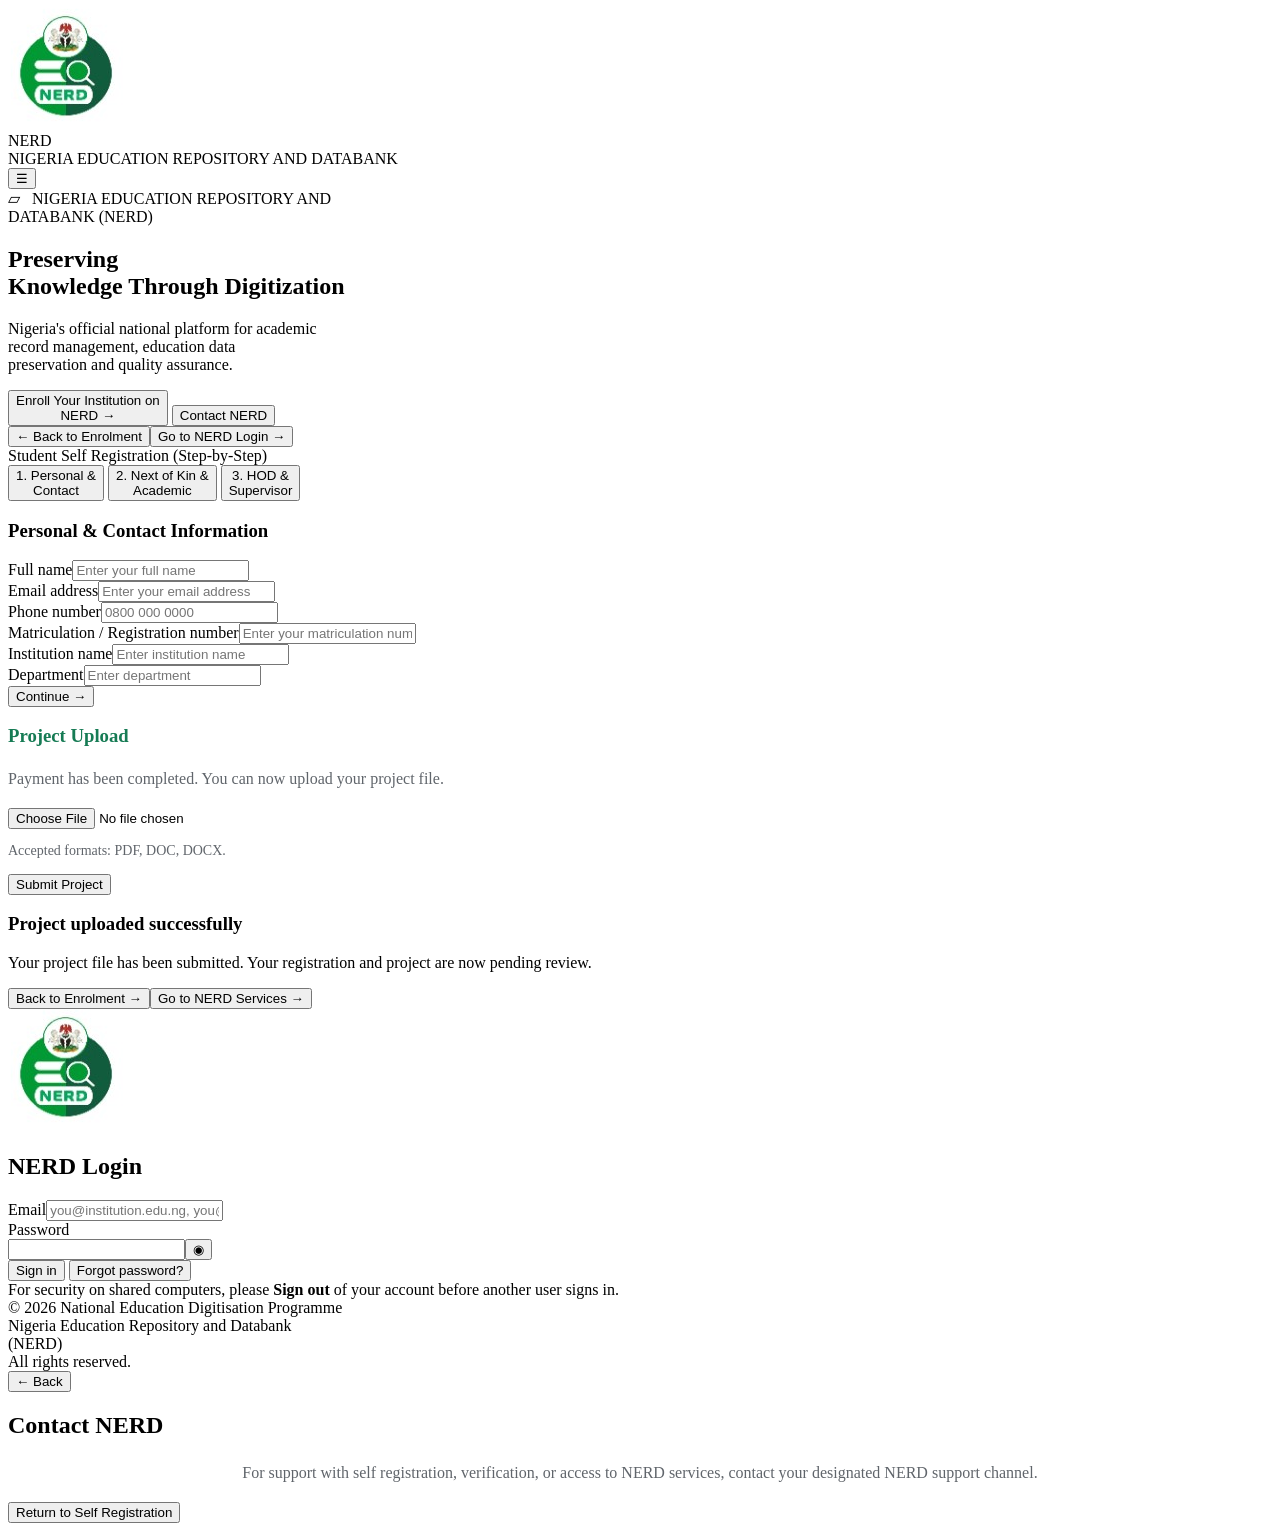
==== commit 29ec2173: "Add files via upload" ====
--- a/index.html
+++ b/index.html
@@ -1,1373 +1,130 @@
-<!DOCTYPE html>
+<!doctype html>
 <html lang="en">
 <head>
-  <meta charset="UTF-8" />
-  <meta name="viewport" content="width=device-width, initial-scale=1.0" />
-  <meta name="theme-color" content="#087f5b" />
-  <title>NERD Self-Registration Portal</title>
+<meta charset="utf-8">
+<meta name="viewport" content="width=device-width,initial-scale=1">
+<title>NERD Self Registration Portal</title>
+  <link rel="stylesheet" href="style.css">
+</head>
+<body>
 
-  <style>
-    :root{
-      --green:#087f5b;
-      --green-dark:#056044;
-      --green-soft:#e9f7f1;
-      --gold:#d8a72e;
-      --ink:#17231f;
-      --muted:#66736e;
-      --bg:#f4f7f6;
-      --white:#ffffff;
-      --border:#dfe7e3;
-      --danger:#c0392b;
-      --shadow:0 12px 35px rgba(16,42,34,.08);
-      --radius:16px;
-    }
+<!-- LANDING PAGE -->
+<section id="landing" class="view active">
+ <div class="landing-wrap">
+  <div class="brandbar">
+   <div class="brand">
+    <img src="[data-uri]" alt="NERD logo">
+    <div><div class="brand-name">NERD</div><div class="brand-sub">NIGERIA EDUCATION REPOSITORY AND DATABANK</div></div>
+   </div>
+   <button class="menu" aria-label="Menu">☰</button>
+  </div>
+  <div class="hero">
+   <div class="pill">▱ &nbsp; NIGERIA EDUCATION REPOSITORY AND<br> DATABANK (NERD)</div>
+   <h1>Preserving<br>Knowledge <span>Through Digitization</span></h1>
+   <p>Nigeria's official national platform for academic<br class="desktop"> record management, education data<br class="desktop"> preservation and quality assurance.</p>
+   <button class="cta" onclick="show('register')">Enroll Your Institution on<br>NERD <span>→</span></button>
+   <button class="secondary" onclick="show('contact')">Contact NERD</button>
+  </div>
+ </div>
+</section>
 
-    *{box-sizing:border-box}
-    html{scroll-behavior:smooth}
-    body{
-      margin:0;
-      font-family:Inter,ui-sans-serif,system-ui,-apple-system,BlinkMacSystemFont,"Segoe UI",sans-serif;
-      background:var(--bg);
-      color:var(--ink);
-      line-height:1.5;
-    }
-    button,input,select,textarea{font:inherit}
-    button{cursor:pointer}
-    .hidden{display:none!important}
+<!-- REGISTRATION -->
+<section id="register" class="view app">
+ <div class="toplinks"><button onclick="show('landing')">← Back to Enrolment</button><button onclick="show('login')">Go to NERD Login →</button></div>
+ <div class="reg-card">
+  <div class="reg-title">Student Self Registration (Step-by-Step)</div>
+  <div class="steps">
+   <button class="step active" id="s1">1. Personal &amp;<br>Contact</button>
+   <button class="step" id="s2">2. Next of Kin &amp;<br>Academic</button>
+   <button class="step" id="s3">3. HOD &amp;<br>Supervisor</button>
+  </div>
 
-    /* ---------- Header ---------- */
-    header{
-      position:sticky;
-      top:0;
-      z-index:50;
-      background:rgba(255,255,255,.96);
-      border-bottom:1px solid var(--border);
-      backdrop-filter:blur(12px);
-    }
-    .nav{
-      max-width:1180px;
-      margin:auto;
-      min-height:74px;
-      padding:0 20px;
-      display:flex;
-      align-items:center;
-      justify-content:space-between;
-      gap:20px;
-    }
-    .brand{
-      display:flex;
-      align-items:center;
-      gap:12px;
-      font-weight:800;
-      color:var(--green-dark);
-      text-decoration:none;
-    }
-    .brand-mark{
-      width:44px;
-      height:44px;
-      border-radius:50%;
-      display:grid;
-      place-items:center;
-      background:var(--green);
-      color:#fff;
-      font-size:13px;
-      font-weight:900;
-      border:4px solid #d9f0e7;
-    }
-    .brand small{
-      display:block;
-      color:var(--muted);
-      font-weight:500;
-      font-size:11px;
-    }
-    .nav-actions{display:flex;gap:9px;align-items:center}
-    .nav-btn{
-      border:0;
-      background:transparent;
-      color:var(--ink);
-      padding:10px 14px;
-      border-radius:10px;
-      font-weight:700;
-    }
-    .nav-btn:hover{background:var(--green-soft);color:var(--green-dark)}
-    .nav-btn.primary{background:var(--green);color:#fff}
+  <div id="step1" class="form-panel">
+   <h3>Personal &amp; Contact Information</h3>
+   <div class="field"><label>Full name</label><input id="fullname" placeholder="Enter your full name" required></div>
+   <div class="field"><label>Email address</label><input id="email" type="email" placeholder="Enter your email address" required></div>
+   <div class="field"><label>Phone number</label><input id="phone" type="tel" placeholder="0800 000 0000" required></div>
+   <div class="field"><label>Matriculation / Registration number</label><input id="matric" placeholder="Enter your matriculation number" required></div>
+   <div class="field"><label>Institution name</label><input id="institution" placeholder="Enter institution name" required></div>
+   <div class="field"><label>Department</label><input id="department" placeholder="Enter department" required></div>
+   <div class="actions"><button class="next" onclick="nextStep(2)">Continue →</button></div>
+  </div>
 
-    /* ---------- Buttons ---------- */
-    .btn{
-      border:0;
-      border-radius:11px;
-      padding:12px 17px;
-      font-weight:800;
-      transition:.2s ease;
-    }
-    .btn:hover{transform:translateY(-1px)}
-    .btn-primary{background:var(--green);color:#fff}
-    .btn-primary:hover{background:var(--green-dark)}
-    .btn-outline{background:#fff;color:var(--green);border:1px solid var(--green)}
-    .btn-light{background:var(--green-soft);color:var(--green-dark)}
-    .btn-danger{background:#fff1ef;color:var(--danger)}
-    .btn:disabled{opacity:.55;cursor:not-allowed;transform:none}
+  <div id="step2" class="form-panel" style="display:none">
+   <h3>Next of Kin &amp; Academic Data</h3>
+   <div class="field"><label>Next of kin full name</label><input id="nokName" placeholder="Enter next of kin full name" required></div>
+   <div class="field"><label>Next of kin phone number</label><input id="nokPhone" type="tel" placeholder="0800 000 0000" required></div>
+   <div class="field"><label>Relationship to next of kin</label><input id="nokRelationship" placeholder="e.g. Father, Mother, Guardian" required></div>
+   <div class="field"><label>Programme / Course of study</label><input id="programme" placeholder="Enter programme or course" required></div>
+   <div class="field"><label>Degree / Qualification</label><input id="qualification" placeholder="e.g. B.Sc., HND, PGD" required></div>
+   <div class="field"><label>Graduation year</label><input id="graduationYear" type="number" placeholder="e.g. 2026" required></div>
+   <div class="field"><label>Project title</label><input id="projectTitle" placeholder="Enter your project title" required></div>
+   <div class="actions"><button class="back" onclick="nextStep(1)">← Back</button><button class="next" onclick="nextStep(3)">Continue →</button></div>
+  </div>
 
-    /* ---------- Landing ---------- */
-    .hero{
-      max-width:1180px;
-      margin:0 auto;
-      padding:76px 20px 48px;
-      display:grid;
-      grid-template-columns:1.1fr .9fr;
-      gap:45px;
-      align-items:center;
-    }
-    .eyebrow{
-      display:inline-flex;
-      gap:7px;
-      align-items:center;
-      padding:7px 11px;
-      border-radius:999px;
-      background:var(--green-soft);
-      color:var(--green-dark);
-      font-weight:800;
-      font-size:12px;
-    }
-    h1{
-      font-size:clamp(38px,5vw,64px);
-      line-height:1.02;
-      letter-spacing:-2px;
-      margin:18px 0;
-    }
-    .hero p{
-      font-size:18px;
-      color:var(--muted);
-      max-width:650px;
-    }
-    .hero-actions{display:flex;gap:12px;flex-wrap:wrap;margin-top:28px}
-    .hero-card{
-      background:#fff;
-      border:1px solid var(--border);
-      border-radius:24px;
-      padding:28px;
-      box-shadow:var(--shadow);
-    }
-    .hero-card h3{margin-top:0}
-    .status-row{
-      display:flex;
-      justify-content:space-between;
-      gap:15px;
-      padding:14px 0;
-      border-bottom:1px solid var(--border);
-    }
-    .status-row:last-child{border-bottom:0}
-    .status-label{color:var(--muted);font-size:13px}
-    .status-value{font-weight:800;text-align:right}
-    .section{
-      max-width:1180px;
-      margin:0 auto;
-      padding:35px 20px 75px;
-    }
-    .section-title{text-align:center;max-width:700px;margin:0 auto 35px}
-    .section-title h2{font-size:34px;margin:0 0 10px}
-    .section-title p{color:var(--muted)}
-    .feature-grid{
-      display:grid;
-      grid-template-columns:repeat(3,1fr);
-      gap:18px;
-    }
-    .feature{
-      background:#fff;
-      border:1px solid var(--border);
-      border-radius:18px;
-      padding:23px;
-    }
-    .feature-icon{
-      width:44px;height:44px;border-radius:12px;
-      background:var(--green-soft);
-      display:grid;place-items:center;
-      color:var(--green-dark);
-      font-weight:900;
-      margin-bottom:15px;
-    }
-    .feature h3{margin:0 0 7px}
-    .feature p{color:var(--muted);margin:0}
+  <div id="step3" class="form-panel" style="display:none">
+   <h3>HOD &amp; Supervisor Information</h3>
+   <div class="field"><label>HOD name</label><input id="hodName" placeholder="Enter HOD name" required></div>
+   <div class="field"><label>HOD email</label><input id="hodEmail" type="email" placeholder="Enter HOD email" required></div>
+   <div class="field"><label>Supervisor name</label><input id="supervisorName" placeholder="Enter supervisor name" required></div>
+   <div class="field"><label>Supervisor email</label><input id="supervisorEmail" type="email" placeholder="Enter supervisor email" required></div>
+   <div class="kys">Please review your information carefully before submitting. There is no KYC section or authorization letter in this registration.</div>
+   <div class="actions"><button class="back" onclick="nextStep(2)">← Back</button><button class="next" onclick="submitRegistration()">Submit registration</button></div>
+  </div>
 
-    /* ---------- App shell ---------- */
-    .app-shell{min-height:calc(100vh - 74px)}
-    .app-layout{
-      max-width:1280px;
-      margin:auto;
-      padding:25px 20px 60px;
-      display:grid;
-      grid-template-columns:230px 1fr;
-      gap:22px;
-    }
-    .sidebar{
-      background:#fff;
-      border:1px solid var(--border);
-      border-radius:18px;
-      padding:12px;
-      height:max-content;
-      position:sticky;
-      top:95px;
-    }
-    .side-link{
-      width:100%;
-      text-align:left;
-      background:transparent;
-      border:0;
-      padding:12px 13px;
-      border-radius:10px;
-      font-weight:700;
-      color:#40514b;
-      margin:2px 0;
-    }
-    .side-link:hover,.side-link.active{
-      background:var(--green-soft);
-      color:var(--green-dark);
-    }
-    .side-sep{height:1px;background:var(--border);margin:10px 0}
-    .content{min-width:0}
-    .page-head{
-      display:flex;
-      align-items:flex-start;
-      justify-content:space-between;
-      gap:20px;
-      margin-bottom:20px;
-    }
-    .page-head h2{margin:0;font-size:30px}
-    .page-head p{margin:5px 0 0;color:var(--muted)}
-    .card{
-      background:#fff;
-      border:1px solid var(--border);
-      border-radius:18px;
-      padding:22px;
-      box-shadow:0 5px 18px rgba(16,42,34,.03);
-      margin-bottom:18px;
-    }
+  <div id="success" class="success" style="display:none">
+   <h3>Registration submitted successfully</h3>
+   <p id="successText">Your student registration has been received.</p>
+   <div class="payment-box">
+    <h3 style="margin-bottom:8px">Platform Support Payment</h3>
+    <div class="payment-amount">₦4,500</div>
+    <p style="text-align:center;color:#60656b;line-height:1.6">The ₦4,500 Platform Support Payment must be completed before you can upload your project.</p>
+    <div class="payment-note"><b>Important:</b> This is the required platform support payment for project upload. There is no separate ₦3,700 payment.</div>
+    <div style="text-align:center;margin-bottom:18px"><span id="paymentStatus" class="status">Payment pending</span></div>
+    <button id="payButton" class="small-green" style="width:100%;font-size:16px" onclick="completePayment()">Pay ₦4,500 Platform Support</button>
+    <button id="uploadButton" class="small-green hidden" style="width:100%;font-size:16px;margin-top:12px" onclick="showUpload()">Continue to Project Upload →</button>
+   </div>
+  </div>
 
-    /* ---------- Dashboard ---------- */
-    .stats{
-      display:grid;
-      grid-template-columns:repeat(4,1fr);
-      gap:14px;
-      margin-bottom:18px;
-    }
-    .stat{
-      background:#fff;
-      border:1px solid var(--border);
-      border-radius:16px;
-      padding:18px;
-    }
-    .stat span{display:block;color:var(--muted);font-size:12px;font-weight:700}
-    .stat strong{display:block;font-size:25px;margin-top:6px}
-    .badge{
-      display:inline-flex;
-      padding:5px 9px;
-      border-radius:999px;
-      font-size:11px;
-      font-weight:900;
-    }
-    .badge-green{background:var(--green-soft);color:var(--green-dark)}
-    .badge-gold{background:#fff7dc;color:#8b6810}
-    .badge-red{background:#fff0ee;color:var(--danger)}
+  <div id="upload" class="upload-box hidden" style="margin-top:18px">
+   <h3 style="color:#167b54;margin-top:0">Project Upload</h3>
+   <p style="color:#60656b;line-height:1.6">Payment has been completed. You can now upload your project file.</p>
+   <input id="projectFile" type="file" accept=".pdf,.doc,.docx" onchange="checkUpload()">
+   <p id="uploadStatus" style="font-size:14px;color:#60656b;margin-bottom:0">Accepted formats: PDF, DOC, DOCX.</p>
+   <button id="submitProject" class="small-green hidden" style="margin-top:15px" onclick="submitProject()">Submit Project</button>
+  </div>
 
-    /* ---------- Forms ---------- */
-    .form-grid{
-      display:grid;
-      grid-template-columns:repeat(2,1fr);
-      gap:17px;
-    }
-    .form-group{display:flex;flex-direction:column;gap:7px}
-    .form-group.full{grid-column:1/-1}
-    label{font-size:13px;font-weight:800}
-    .required{color:var(--danger)}
-    input,select,textarea{
-      width:100%;
-      border:1px solid #ccd8d3;
-      border-radius:10px;
-      padding:12px 13px;
-      outline:none;
-      background:#fff;
-      color:var(--ink);
-    }
-    input:focus,select:focus,textarea:focus{
-      border-color:var(--green);
-      box-shadow:0 0 0 3px rgba(8,127,91,.10);
-    }
-    textarea{min-height:110px;resize:vertical}
-    .hint{font-size:11px;color:var(--muted)}
-    .form-actions{
-      display:flex;
-      justify-content:flex-end;
-      gap:10px;
-      margin-top:20px;
-      flex-wrap:wrap;
-    }
-    .section-heading{
-      font-size:17px;
-      margin:0 0 16px;
-      padding-bottom:10px;
-      border-bottom:1px solid var(--border);
-    }
+  <div id="projectSuccess" class="success hidden" style="margin-top:18px">
+   <h3>Project uploaded successfully</h3>
+   <p>Your project file has been submitted. Your registration and project are now pending review.</p>
+  </div>
+ </div>
+</section>
 
-    /* ---------- Login/Register ---------- */
-    .auth-wrap{
-      min-height:calc(100vh - 74px);
-      display:grid;
-      place-items:center;
-      padding:35px 20px;
-    }
-    .auth-card{
-      width:min(560px,100%);
-      background:#fff;
-      border:1px solid var(--border);
-      border-radius:22px;
-      padding:30px;
-      box-shadow:var(--shadow);
-    }
-    .auth-card h2{margin:0 0 7px;font-size:30px}
-    .auth-card > p{color:var(--muted);margin-top:0}
-    .auth-switch{text-align:center;color:var(--muted);font-size:13px;margin-top:18px}
-    .auth-switch button{border:0;background:none;color:var(--green);font-weight:800}
+<!-- LOGIN -->
+<section id="login" class="view app">
+ <div class="toplinks"><button onclick="show('register')">Back to Enrolment →</button><button onclick="show('landing')">Go to NERD Services →</button></div>
+ <div class="card">
+  <img class="login-logo" src="[data-uri]" alt="NERD">
+  <h2>NERD Login</h2>
+  <div class="field"><label>Email</label><input type="email" placeholder="you@institution.edu.ng, you@agency"></div>
+  <div class="field"><label>Password</label><div class="password-row"><input id="loginpass" type="password"><button class="eye" onclick="toggle('loginpass',this)">◉</button></div></div>
+  <button class="primary" onclick="alert('Demo login: connect this button to your authentication backend.')">Sign in</button>
+  <button class="link" onclick="alert('Password reset flow goes here.')">Forgot password?</button>
+  <div class="notice">For security on shared computers, please <b>Sign out</b> of your account before another user signs in.</div>
+  <div class="footer">© 2026 National Education Digitisation Programme<br>Nigeria Education Repository and Databank<br>(NERD)<br>All rights reserved.</div>
+ </div>
+</section>
 
-    /* ---------- Steps ---------- */
-    .steps{
-      display:grid;
-      grid-template-columns:repeat(4,1fr);
-      gap:8px;
-      margin-bottom:20px;
-    }
-    .step{
-      padding:11px 8px;
-      border-radius:10px;
-      background:#edf2f0;
-      color:#71807a;
-      text-align:center;
-      font-size:11px;
-      font-weight:900;
-    }
-    .step.active{background:var(--green);color:#fff}
-    .step.done{background:var(--green-soft);color:var(--green-dark)}
-
-    /* ---------- Payment ---------- */
-    .payment-box{
-      max-width:720px;
-      margin:auto;
-    }
-    .amount{
-      font-size:42px;
-      font-weight:900;
-      color:var(--green-dark);
-      margin:8px 0 18px;
-    }
-    .pay-methods{
-      display:grid;
-      grid-template-columns:repeat(2,1fr);
-      gap:12px;
-      margin:18px 0;
-    }
-    .pay-method{
-      border:1px solid var(--border);
-      padding:16px;
-      border-radius:12px;
-      cursor:pointer;
-    }
-    .pay-method.selected{border:2px solid var(--green);background:var(--green-soft)}
-
-    /* ---------- Upload ---------- */
-    .dropzone{
-      border:2px dashed #b9cbc4;
-      border-radius:16px;
-      padding:40px 20px;
-      text-align:center;
-      background:#fbfdfc;
-    }
-    .dropzone.dragover{border-color:var(--green);background:var(--green-soft)}
-    .file-name{font-weight:800;color:var(--green-dark);margin-top:12px}
-
-    /* ---------- Clearance ---------- */
-    .clearance-page{
-      background:#fff;
-      border:1px solid #d7ddd9;
-      max-width:850px;
-      margin:auto;
-      padding:42px 48px 55px;
-      box-shadow:var(--shadow);
-    }
-    .clearance-top{
-      display:flex;
-      justify-content:space-between;
-      align-items:center;
-      gap:20px;
-      border-bottom:1px solid #e5e8e6;
-      padding-bottom:18px;
-      margin-bottom:24px;
-    }
-    .clearance-brand{
-      color:var(--green-dark);
-      font-weight:900;
-      font-size:14px;
-    }
-    .clearance-title{
-      font-size:23px;
-      font-weight:500;
-      margin:0 0 22px;
-    }
-    .clearance-grid{
-      display:grid;
-      grid-template-columns:155px 1fr;
-      gap:11px 18px;
-      font-size:13px;
-    }
-    .clearance-grid .label{font-weight:800}
-    .clearance-grid .value{color:#46534e}
-    .compliance{
-      margin:22px 0;
-      border-top:1px solid #e5e8e6;
-      border-bottom:1px solid #e5e8e6;
-      padding:15px 0;
-    }
-    .compliance h4{margin:0 0 7px}
-    .compliance ul{margin:0;padding-left:20px}
-    .issued{
-      margin-top:26px;
-      display:grid;
-      grid-template-columns:70px 1fr 115px;
-      gap:15px;
-      align-items:start;
-    }
-    .logo-round{
-      width:60px;height:60px;border-radius:50%;
-      background:var(--green);
-      color:#fff;display:grid;place-items:center;
-      font-size:11px;font-weight:900;
-      border:5px solid #e0f1eb;
-    }
-    .qr{
-      width:105px;height:105px;
-      border:8px solid #fff;
-      outline:1px solid #222;
-      background:
-        linear-gradient(90deg,#111 10%,transparent 10% 20%,#111 20% 30%,transparent 30% 40%,#111 40% 50%,transparent 50% 60%,#111 60% 70%,transparent 70% 80%,#111 80% 90%,transparent 90%),
-        linear-gradient(#111 10%,transparent 10% 20%,#111 20% 30%,transparent 30% 40%,#111 40% 50%,transparent 50% 60%,#111 60% 70%,transparent 70% 80%,#111 80% 90%,transparent 90%);
-      image-rendering:pixelated;
-    }
-    .notice{
-      margin-top:35px;
-      padding-top:18px;
-      border-top:1px solid #e5e8e6;
-      font-size:12px;
-      color:#5e6965;
-    }
-    .print-actions{
-      display:flex;
-      justify-content:center;
-      gap:10px;
-      margin:20px 0;
-    }
-
-    /* ---------- Toast ---------- */
-    .toast{
-      position:fixed;
-      right:20px;
-      bottom:20px;
-      z-index:100;
-      background:#17231f;
-      color:#fff;
-      padding:13px 16px;
-      border-radius:11px;
-      box-shadow:var(--shadow);
-      max-width:340px;
-      opacity:0;
-      transform:translateY(15px);
-      pointer-events:none;
-      transition:.25s ease;
-      font-size:13px;
-    }
-    .toast.show{opacity:1;transform:translateY(0)}
-
-    footer{
-      background:#10251e;
-      color:#dce8e3;
-      padding:28px 20px;
-      text-align:center;
-      font-size:12px;
-    }
-
-    @media(max-width:900px){
-      .hero{grid-template-columns:1fr}
-      .feature-grid{grid-template-columns:1fr}
-      .app-layout{grid-template-columns:1fr}
-      .sidebar{position:static}
-      .stats{grid-template-columns:repeat(2,1fr)}
-    }
-    @media(max-width:650px){
-      .nav-actions .nav-btn:not(.primary){display:none}
-      .hero{padding-top:45px}
-      h1{letter-spacing:-1px}
-      .form-grid{grid-template-columns:1fr}
-      .form-group.full{grid-column:auto}
-      .steps{grid-template-columns:repeat(2,1fr)}
-      .pay-methods{grid-template-columns:1fr}
-      .clearance-page{padding:25px 20px}
-      .clearance-grid{grid-template-columns:1fr;gap:3px}
-      .clearance-grid .value{margin-bottom:9px}
-      .issued{grid-template-columns:60px 1fr}
-      .issued .qr-wrap{grid-column:1/-1;margin-top:10px}
-      .page-head{flex-direction:column}
-    }
-
-    @media print{
-      body{background:#fff}
-      header,.sidebar,.page-head,.print-actions,.toast,footer,.no-print{display:none!important}
-      .app-layout{display:block;padding:0}
-      .card{border:0;box-shadow:none;padding:0}
-      .clearance-page{box-shadow:none;border:0;max-width:none}
-    }
-  </style>
-</head>
-
-<body>
-  <header id="siteHeader">
-    <nav class="nav">
-      <a class="brand" href="#" onclick="showView('landing');return false;">
-        <span class="brand-mark">NERD</span>
-        <span>
-          NERD Self-Registration
-          <small>Nigeria Education Repository & Databank</small>
-        </span>
-      </a>
-
-      <div class="nav-actions">
-        <button class="nav-btn" onclick="showView('landing')">Home</button>
-        <button class="nav-btn" onclick="showView('login')">Sign in</button>
-        <button class="nav-btn primary" onclick="showView('register')">Register</button>
-      </div>
-    </nav>
-  </header>
-
-  <!-- ================= LANDING ================= -->
-  <main id="landing" class="view">
-    <section class="hero">
-      <div>
-        <span class="eyebrow">● Official self-registration workflow</span>
-        <h1>Submit your academic project to NERD with confidence.</h1>
-        <p>
-          Create your student profile, complete your academic information,
-          make the required platform support payment, submit your project,
-          and access your NERD compliance clearance.
-        </p>
-        <div class="hero-actions">
-          <button class="btn btn-primary" onclick="showView('register')">Start Registration</button>
-          <button class="btn btn-outline" onclick="showView('login')">Existing Student? Sign in</button>
-        </div>
-      </div>
-
-      <div class="hero-card">
-        <h3>Registration workflow</h3>
-        <div class="status-row">
-          <span class="status-label">1. Account</span>
-          <span class="status-value">Create profile</span>
-        </div>
-        <div class="status-row">
-          <span class="status-label">2. Academic data</span>
-          <span class="status-value">Complete records</span>
-        </div>
-        <div class="status-row">
-          <span class="status-label">3. Project upload</span>
-          <span class="status-value">₦4,500 platform support payment</span>
-        </div>
-        <div class="status-row">
-          <span class="status-label">4. Clearance</span>
-          <span class="status-value"><span class="badge badge-green">Generated</span></span>
-        </div>
-      </div>
-    </section>
-
-    <section class="section">
-      <div class="section-title">
-        <h2>Everything in one portal</h2>
-        <p>A simple student-facing workflow designed around the NERD compliance process.</p>
-      </div>
-
-      <div class="feature-grid">
-        <div class="feature">
-          <div class="feature-icon">01</div>
-          <h3>Student registration</h3>
-          <p>Capture personal, contact, next-of-kin and academic information in one guided form.</p>
-        </div>
-        <div class="feature">
-          <div class="feature-icon">02</div>
-          <h3>Supervisor details</h3>
-          <p>Record the HOD and supervisor names and official email addresses required for the project.</p>
-        </div>
-        <div class="feature">
-          <div class="feature-icon">03</div>
-          <h3>Project submission</h3>
-          <p>Project upload remains locked until the ₦4,500 platform support payment is completed.</p>
-        </div>
-      </div>
-    </section>
-  </main>
-
-  <!-- ================= LOGIN ================= -->
-  <main id="login" class="view hidden">
-    <section class="auth-wrap">
-      <div class="auth-card">
-        <h2>Welcome back</h2>
-        <p>Sign in to continue your NERD registration.</p>
-
-        <form onsubmit="login(event)">
-          <div class="form-group">
-            <label>Email address <span class="required">*</span></label>
-            <input id="loginEmail" type="email" placeholder="student@example.com" required />
-          </div>
-
-          <div class="form-group" style="margin-top:15px">
-            <label>Password <span class="required">*</span></label>
-            <input id="loginPassword" type="password" placeholder="Enter password" required />
-          </div>
-
-          <div class="form-actions">
-            <button class="btn btn-primary" type="submit">Sign in</button>
-          </div>
-        </form>
-
-        <div class="auth-switch">
-          New student?
-          <button onclick="showView('register')">Create an account</button>
-        </div>
-      </div>
-    </section>
-  </main>
-
-  <!-- ================= REGISTER ================= -->
-  <main id="register" class="view hidden">
-    <section class="auth-wrap" style="align-items:start">
-      <div class="auth-card" style="width:min(900px,100%)">
-        <h2>Create your NERD account</h2>
-        <p>Complete the required registration information below.</p>
-
-        <form id="registrationForm" onsubmit="saveRegistration(event)">
-          <h3 class="section-heading">Account information</h3>
-          <div class="form-grid">
-            <div class="form-group">
-              <label>Email address <span class="required">*</span></label>
-              <input id="regEmail" type="email" required placeholder="student@example.com" />
-            </div>
-            <div class="form-group">
-              <label>Password <span class="required">*</span></label>
-              <input id="regPassword" type="password" minlength="6" required placeholder="Minimum 6 characters" />
-            </div>
-          </div>
-
-          <h3 class="section-heading" style="margin-top:28px">Personal Information</h3>
-          <div class="form-grid">
-            <div class="form-group">
-              <label>First name <span class="required">*</span></label>
-              <input id="firstName" required />
-            </div>
-            <div class="form-group">
-              <label>Middle name</label>
-              <input id="middleName" />
-            </div>
-            <div class="form-group">
-              <label>Surname <span class="required">*</span></label>
-              <input id="surname" required />
-            </div>
-            <div class="form-group">
-              <label>Gender <span class="required">*</span></label>
-              <select id="gender" required>
-                <option value="">Select gender</option>
-                <option>Male</option>
-                <option>Female</option>
-              </select>
-            </div>
-            <div class="form-group">
-              <label>Date of birth <span class="required">*</span></label>
-              <input id="dob" type="date" required />
-            </div>
-            <div class="form-group">
-              <label>Nationality <span class="required">*</span></label>
-              <input id="nationality" value="Nigerian" required />
-            </div>
-          </div>
-
-          <h3 class="section-heading" style="margin-top:28px">Contact Information</h3>
-          <div class="form-grid">
-            <div class="form-group">
-              <label>Phone number <span class="required">*</span></label>
-              <input id="phone" type="tel" required placeholder="080XXXXXXXX" />
-            </div>
-            <div class="form-group">
-              <label>Email <span class="required">*</span></label>
-              <input id="contactEmail" type="email" required placeholder="student@example.com" />
-            </div>
-            <div class="form-group full">
-              <label>Residential address <span class="required">*</span></label>
-              <textarea id="address" required></textarea>
-            </div>
-            <div class="form-group">
-              <label>State of origin <span class="required">*</span></label>
-              <input id="stateOrigin" required />
-            </div>
-            <div class="form-group">
-              <label>Local Government Area <span class="required">*</span></label>
-              <input id="lga" required />
-            </div>
-          </div>
-
-          <h3 class="section-heading" style="margin-top:28px">Next of Kin</h3>
-          <div class="form-grid">
-            <div class="form-group">
-              <label>Full name <span class="required">*</span></label>
-              <input id="kinName" required />
-            </div>
-            <div class="form-group">
-              <label>Relationship <span class="required">*</span></label>
-              <input id="kinRelationship" required />
-            </div>
-            <div class="form-group">
-              <label>Phone number <span class="required">*</span></label>
-              <input id="kinPhone" type="tel" required />
-            </div>
-            <div class="form-group">
-              <label>Email</label>
-              <input id="kinEmail" type="email" />
-            </div>
-            <div class="form-group full">
-              <label>Address <span class="required">*</span></label>
-              <textarea id="kinAddress" required></textarea>
-            </div>
-          </div>
-
-          <h3 class="section-heading" style="margin-top:28px">Academic Data</h3>
-          <div class="form-grid">
-            <div class="form-group">
-              <label>Institution <span class="required">*</span></label>
-              <input id="institution" required placeholder="University / Polytechnic / College" />
-            </div>
-            <div class="form-group">
-              <label>Matriculation / Student ID <span class="required">*</span></label>
-              <input id="studentId" required />
-            </div>
-            <div class="form-group">
-              <label>Faculty / School <span class="required">*</span></label>
-              <input id="faculty" required />
-            </div>
-            <div class="form-group">
-              <label>Department <span class="required">*</span></label>
-              <input id="department" required />
-            </div>
-            <div class="form-group">
-              <label>Programme <span class="required">*</span></label>
-              <input id="programme" required />
-            </div>
-            <div class="form-group">
-              <label>Degree type <span class="required">*</span></label>
-              <select id="degree" required>
-                <option value="">Select</option>
-                <option>B.Sc.</option>
-                <option>B.A.</option>
-                <option>B.Eng.</option>
-                <option>B.Tech.</option>
-                <option>HND</option>
-                <option>ND</option>
-                <option>PGD</option>
-                <option>M.Sc.</option>
-                <option>M.A.</option>
-                <option>M.Eng.</option>
-                <option>Other</option>
-              </select>
-            </div>
-            <div class="form-group">
-              <label>Level <span class="required">*</span></label>
-              <input id="level" required placeholder="e.g. 400" />
-            </div>
-            <div class="form-group full">
-              <label>Project title <span class="required">*</span></label>
-              <textarea id="projectTitle" required placeholder="Enter the full approved project title"></textarea>
-            </div>
-            <div class="form-group">
-              <label>Submission type <span class="required">*</span></label>
-              <select id="submissionType" required>
-                <option>Project</option>
-                <option>Thesis</option>
-                <option>Dissertation</option>
-                <option>Other</option>
-              </select>
-            </div>
-          </div>
-
-          <h3 class="section-heading" style="margin-top:28px">HOD & Supervisor</h3>
-          <div class="form-grid">
-            <div class="form-group">
-              <label>HOD name <span class="required">*</span></label>
-              <input id="hodName" required />
-            </div>
-            <div class="form-group">
-              <label>HOD email <span class="required">*</span></label>
-              <input id="hodEmail" type="email" required />
-            </div>
-            <div class="form-group">
-              <label>Supervisor name <span class="required">*</span></label>
-              <input id="supervisorName" required />
-            </div>
-            <div class="form-group">
-              <label>Supervisor email <span class="required">*</span></label>
-              <input id="supervisorEmail" type="email" required />
-            </div>
-          </div>
-
-          <div class="card" style="margin-top:25px;background:#f7fbf9">
-            <label style="display:flex;gap:10px;align-items:flex-start">
-              <input id="terms" type="checkbox" required style="width:auto;margin-top:4px" />
-              <span>I confirm that the information supplied is accurate and belongs to me.</span>
-            </label>
-          </div>
-
-          <div class="form-actions">
-            <button class="btn btn-primary" type="submit">Create account & continue</button>
-          </div>
-        </form>
-      </div>
-    </section>
-  </main>
-
-  <!-- ================= APPLICATION ================= -->
-  <main id="app" class="view hidden app-shell">
-    <div class="app-layout">
-      <aside class="sidebar">
-        <button class="side-link active" data-section="dashboard" onclick="openSection('dashboard')">Dashboard</button>
-        <button class="side-link" data-section="profile" onclick="openSection('profile')">My profile</button>
-        <button class="side-link" data-section="upload" onclick="openSection('upload')">Project upload</button>
-        <button class="side-link" data-section="clearance" onclick="openSection('clearance')">Clearance</button>
-        <div class="side-sep"></div>
-        <button class="side-link" onclick="logout()">Sign out</button>
-      </aside>
-
-      <section class="content">
-        <!-- DASHBOARD -->
-        <div id="section-dashboard" class="app-section">
-          <div class="page-head">
-            <div>
-              <h2>Student dashboard</h2>
-              <p>Track your NERD registration and project submission.</p>
-            </div>
-            <span class="badge badge-green">Account active</span>
-          </div>
-
-          <div class="stats">
-            <div class="stat">
-              <span>Registration</span>
-              <strong id="dashRegistration">Complete</strong>
-            </div>
-            <div class="stat">
-              <span>Platform support payment</span>
-              <strong id="dashSupport">Not applicable</strong>
-            </div>
-            <div class="stat">
-              <span>Project upload</span>
-              <strong id="dashUpload">Locked</strong>
-            </div>
-            <div class="stat">
-              <span>Clearance</span>
-              <strong id="dashClearance">Pending</strong>
-            </div>
-          </div>
-
-          <div class="card">
-            <h3>Welcome, <span id="dashName">Student</span></h3>
-            <p style="color:var(--muted)">
-              Complete the ₦4,500 platform support payment to unlock project upload.
-            </p>
-            <div class="form-actions">
-              <button class="btn btn-primary" onclick="openSection('upload')">Continue to project upload</button>
-              <button class="btn btn-light" onclick="openSection('profile')">View profile</button>
-            </div>
-          </div>
-        </div>
-
-        <!-- PROFILE -->
-        <div id="section-profile" class="app-section hidden">
-          <div class="page-head">
-            <div>
-              <h2>My profile</h2>
-              <p>Your submitted registration information.</p>
-            </div>
-          </div>
-          <div class="card">
-            <div class="form-grid" id="profileDetails"></div>
-          </div>
-        </div>
-
-        <!-- UPLOAD -->
-        <div id="section-upload" class="app-section hidden">
-          <div class="page-head">
-            <div>
-              <h2>Project upload</h2>
-              <p>Your project upload is unlocked only after the separate ₦4,500 platform support payment.</p>
-            </div>
-          </div>
-
-          <div id="uploadLocked" class="card">
-            <span class="badge badge-red">Locked</span>
-            <h3>Project upload is currently locked</h3>
-            <p style="color:var(--muted)">
-              Complete the separate platform support payment of ₦4,500 to continue.
-            </p>
-            <button class="btn btn-primary" onclick="startUploadPayment()">Pay ₦4,500 platform support fee & unlock</button>
-          </div>
-
-          <div id="uploadOpen" class="card hidden">
-            <span class="badge badge-green">Unlocked</span>
-            <h3>Upload your project</h3>
-            <p style="color:var(--muted)">
-              Accepted demo formats: PDF, DOC, DOCX. Maximum file size: 20 MB.
-            </p>
-
-            <div id="dropzone" class="dropzone">
-              <div style="font-size:40px">↑</div>
-              <strong>Drop your project here</strong>
-              <p style="color:var(--muted)">or</p>
-              <input id="projectFile" type="file" accept=".pdf,.doc,.docx" onchange="showSelectedFile(event)" />
-              <div id="selectedFile" class="file-name"></div>
-            </div>
-
-            <div class="form-actions">
-              <button id="submitProjectBtn" class="btn btn-primary" onclick="submitProject()" disabled>
-                Submit project
-              </button>
-            </div>
-          </div>
-        </div>
-
-        <!-- CLEARANCE -->
-        <div id="section-clearance" class="app-section hidden">
-          <div class="page-head">
-            <div>
-              <h2>NERD Compliance Clearance</h2>
-              <p>Your generated compliance document.</p>
-            </div>
-          </div>
-
-          <div id="clearanceLocked" class="card">
-            <span class="badge badge-red">Not available</span>
-            <h3>Clearance has not been generated yet</h3>
-            <p style="color:var(--muted)">
-              Complete the registration, support payment, platform support payment,
-              and project submission first.
-            </p>
-          </div>
-
-          <div id="clearanceReady" class="hidden">
-            <div class="print-actions no-print">
-              <button class="btn btn-primary" onclick="window.print()">Print / Save PDF</button>
-            </div>
-
-            <div class="clearance-page" id="clearanceDocument">
-              <div class="clearance-top">
-                <div class="clearance-brand">NERD Compliance Clearance</div>
-                <div><strong>NDN:</strong> <span id="slipNdn">PRJ-411572631764083117</span></div>
-              </div>
-
-              <h2 class="clearance-title">NERD Compliance Clearance</h2>
-
-              <div class="clearance-grid">
-                <div class="label">Title:</div>
-                <div class="value" id="slipTitle">—</div>
-
-                <div class="label">Student name:</div>
-                <div class="value" id="slipStudent">—</div>
-
-                <div class="label">Institution:</div>
-                <div class="value" id="slipInstitution">—</div>
-
-                <div class="label">Faculty:</div>
-                <div class="value" id="slipFaculty">—</div>
-
-                <div class="label">Department:</div>
-                <div class="value" id="slipDepartment">—</div>
-
-                <div class="label">Submission Type:</div>
-                <div class="value" id="slipSubmission">Project</div>
-
-                <div class="label">Date of Submission:</div>
-                <div class="value" id="slipDate">—</div>
-              </div>
-
-              <div class="compliance">
-                <h4>Compliance</h4>
-                <ul>
-                  <li>NCVS Compliance: <em>Not enforced</em></li>
-                  <li>Academic report submission: <strong>Submitted</strong></li>
-                </ul>
-              </div>
-
-              <p>
-                <strong>Amount contributed to support platform:</strong>
-                ₦3,700 <em>(not enforced)</em>
-              </p>
-
-              <div class="issued">
-                <div class="logo-round">NERD</div>
-                <div>
-                  <strong>Issued by</strong><br>
-                  The Nigeria Education Repository and Databank (N.E.R.D)<br>
-                  Under the National Policy for NERD.<br><br>
-                  Email: support@nerd.gov.ng<br>
-                  Phone: +234 806 004 4989<br>
-                  Website: www.nerd.gov.ng
-                </div>
-                <div class="qr-wrap">
-                  <div class="qr" aria-label="Verification QR placeholder"></div>
-                  <small>Verify NDN</small>
-                </div>
-              </div>
-
-              <div class="notice">
-                <strong>Notice</strong>
-                <p>
-                  NERD is the first tier-one national flagship exclusively owned by
-                  the Federal Government on behalf of the Federal Republic of Nigeria
-                  and the education sector but with digitisation infrastructure that
-                  is wholly financed by the private sector. The National Policy for
-                  NERD permits NERD's technology operator and NERD companion services
-                  to charge fees to support this national education digitisation infrastructure.
-                </p>
-              </div>
-            </div>
-          </div>
-        </div>
-      </section>
-    </div>
-  </main>
-
-  <footer id="siteFooter">
-    NERD Self-Registration Portal • Frontend prototype
-  </footer>
-
-  <div id="toast" class="toast"></div>
-
-  <script>
-    const STORAGE_KEY = "nerd_registration_demo_v1";
-
-    const defaultData = {
-      supportPaid: false,
-      uploadPaid: false,
-      projectSubmitted: false,
-      clearanceGenerated: false,
-      projectFileName: "",
-      ndn: "PRJ-411572631764083117",
-      submissionDate: "",
-      profile: {}
-    };
-
-    let state = loadState();
-
-    function loadState(){
-      try{
-        const saved = JSON.parse(localStorage.getItem(STORAGE_KEY));
-        return saved ? {...defaultData, ...saved, profile:{...defaultData.profile,...(saved.profile||{})}} : structuredClone(defaultData);
-      }catch(e){
-        return structuredClone(defaultData);
-      }
-    }
-
-    function saveState(){
-      localStorage.setItem(STORAGE_KEY, JSON.stringify(state));
-    }
-
-    function showToast(message){
-      const toast = document.getElementById("toast");
-      toast.textContent = message;
-      toast.classList.add("show");
-      clearTimeout(window.__toastTimer);
-      window.__toastTimer = setTimeout(()=>toast.classList.remove("show"), 2800);
-    }
-
-    function showView(id){
-      document.querySelectorAll(".view").forEach(v=>v.classList.add("hidden"));
-      const target = document.getElementById(id);
-      if(target) target.classList.remove("hidden");
-
-      const header = document.getElementById("siteHeader");
-      const footer = document.getElementById("siteFooter");
-      if(id === "app"){
-        header.classList.remove("hidden");
-        footer.classList.remove("hidden");
-        refreshApp();
-      }else{
-        header.classList.remove("hidden");
-        footer.classList.remove("hidden");
-      }
-      window.scrollTo({top:0,behavior:"smooth"});
-    }
-
-    function showRegister(){
-      showView("register");
-    }
-
-    function saveRegistration(event){
-      event.preventDefault();
-
-      const ids = [
-        "regEmail","regPassword","firstName","middleName","surname","gender","dob",
-        "nationality","phone","contactEmail","address","stateOrigin","lga",
-        "kinName","kinRelationship","kinPhone","kinEmail","kinAddress",
-        "institution","studentId","faculty","department","programme","degree","level",
-        "projectTitle","submissionType","hodName","hodEmail","supervisorName","supervisorEmail"
-      ];
-
-      const profile = {};
-      ids.forEach(id => {
-        profile[id] = document.getElementById(id)?.value?.trim() || "";
-      });
-
-      state.profile = profile;
-      state.submissionDate = new Date().toISOString();
-      saveState();
-
-      showToast("Registration saved successfully.");
-      showView("app");
-      openSection("dashboard");
-    }
-
-    function login(event){
-      event.preventDefault();
-      const email = document.getElementById("loginEmail").value.trim();
-
-      if(!state.profile.regEmail){
-        showToast("No demo account found. Please register first.");
-        showView("register");
-        return;
-      }
-
-      if(email.toLowerCase() !== state.profile.regEmail.toLowerCase()){
-        showToast("For this demo, use the email used during registration.");
-        return;
-      }
-
-      showToast("Signed in successfully.");
-      showView("app");
-    }
-
-    function logout(){
-      showView("landing");
-      showToast("You have been signed out.");
-    }
-
-    function openSection(section){
-      document.querySelectorAll(".app-section").forEach(s=>s.classList.add("hidden"));
-      const target = document.getElementById("section-"+section);
-      if(target) target.classList.remove("hidden");
-
-      document.querySelectorAll(".side-link").forEach(btn=>btn.classList.remove("active"));
-      const active = document.querySelector('.side-link[data-section="'+section+'"]');
-      if(active) active.classList.add("active");
-
-      if(section === "clearance") updateClearance();
-      if(section === "upload") refreshUpload();
-      if(section === "profile") renderProfile();
-      refreshDashboard();
-      window.scrollTo({top:0,behavior:"smooth"});
-    }
-
-    function refreshApp(){
-      refreshDashboard();
-      renderProfile();
-      refreshUpload();
-      updateClearance();
-    }
-
-    function refreshDashboard(){
-      const p = state.profile || {};
-      document.getElementById("dashName").textContent =
-        [p.firstName,p.surname].filter(Boolean).join(" ") || "Student";
-
-      document.getElementById("dashSupport").textContent = "Not applicable";
-      document.getElementById("dashUpload").textContent = state.uploadPaid ? (state.projectSubmitted ? "Submitted" : "Open") : "Locked";
-      document.getElementById("dashClearance").textContent = state.clearanceGenerated ? "Ready" : "Pending";
-
-      document.getElementById("dashSupport").className = "badge badge-light";
-      document.getElementById("dashUpload").className = state.uploadPaid ? "badge badge-green" : "";
-      document.getElementById("dashClearance").className = state.clearanceGenerated ? "badge badge-green" : "";
-    }
-
-    function renderProfile(){
-      const p = state.profile || {};
-      const fields = [
-        ["Full name",[p.firstName,p.middleName,p.surname].filter(Boolean).join(" ")],
-        ["Email",p.contactEmail || p.regEmail],
-        ["Phone",p.phone],
-        ["Institution",p.institution],
-        ["Student ID",p.studentId],
-        ["Faculty",p.faculty],
-        ["Department",p.department],
-        ["Programme",p.programme],
-        ["Degree",p.degree],
-        ["Level",p.level],
-        ["Project title",p.projectTitle],
-        ["HOD",p.hodName],
-        ["HOD email",p.hodEmail],
-        ["Supervisor",p.supervisorName],
-        ["Supervisor email",p.supervisorEmail]
-      ];
-
-      document.getElementById("profileDetails").innerHTML = fields.map(([label,value]) => `
-        <div class="form-group">
-          <label>${escapeHtml(label)}</label>
-          <input value="${escapeHtml(value || "—")}" readonly />
-        </div>
-      `).join("");
-    }
-
-        function selectPay(el){
-      document.querySelectorAll(".pay-method").forEach(x=>x.classList.remove("selected"));
-      el.classList.add("selected");
-    }
-
-    function startUploadPayment(){
-      // Demo payment action. Replace with your real gateway integration.
-      state.uploadPaid = true;
-      saveState();
-      showToast("₦4,500 platform support payment completed.");
-      refreshUpload();
-      refreshDashboard();
-    }
-
-    function refreshUpload(){
-      const locked = document.getElementById("uploadLocked");
-      const open = document.getElementById("uploadOpen");
-
-      if(state.uploadPaid){
-        locked.classList.add("hidden");
-        open.classList.remove("hidden");
-      }else{
-        locked.classList.remove("hidden");
-        open.classList.add("hidden");
-      }
-
-      if(state.projectFileName){
-        document.getElementById("selectedFile").textContent = state.projectFileName;
-        document.getElementById("submitProjectBtn").disabled = false;
-      }
-    }
-
-    function showSelectedFile(event){
-      const file = event.target.files[0];
-      if(!file) return;
-
-      const allowed = ["application/pdf","application/msword",
-        "application/vnd.openxmlformats-officedocument.wordprocessingml.document"];
-
-      const extOk = /\.(pdf|doc|docx)$/i.test(file.name);
-      if(!extOk){
-        event.target.value = "";
-        showToast("Please select a PDF, DOC or DOCX file.");
-        return;
-      }
-
-      if(file.size > 20 * 1024 * 1024){
-        event.target.value = "";
-        showToast("File exceeds the 20 MB demo limit.");
-        return;
-      }
-
-      state.projectFileName = file.name;
-      saveState();
-      document.getElementById("selectedFile").textContent = file.name;
-      document.getElementById("submitProjectBtn").disabled = false;
-    }
-
-    function submitProject(){
-      if(!state.uploadPaid){
-        showToast("Project upload is locked until ₦4,500 is paid.");
-        return;
-      }
-      if(!state.projectFileName){
-        showToast("Select a project file first.");
-        return;
-      }
-
-      state.projectSubmitted = true;
-      state.clearanceGenerated = true;
-      state.submissionDate = new Date().toISOString();
-      saveState();
-
-      showToast("Project submitted. Compliance clearance is ready.");
-      refreshDashboard();
-      updateClearance();
-      openSection("clearance");
-    }
-
-    function updateClearance(){
-      const locked = document.getElementById("clearanceLocked");
-      const ready = document.getElementById("clearanceReady");
-
-      if(!state.clearanceGenerated){
-        locked.classList.remove("hidden");
-        ready.classList.add("hidden");
-        return;
-      }
-
-      locked.classList.add("hidden");
-      ready.classList.remove("hidden");
-
-      const p = state.profile || {};
-      document.getElementById("slipNdn").textContent = state.ndn;
-      document.getElementById("slipTitle").textContent = p.projectTitle || "—";
-      document.getElementById("slipStudent").textContent =
-        [p.firstName,p.middleName,p.surname].filter(Boolean).join(" ") || "—";
-      document.getElementById("slipInstitution").textContent = p.institution || "—";
-      document.getElementById("slipFaculty").textContent = p.faculty || "—";
-      document.getElementById("slipDepartment").textContent = p.department || "—";
-      document.getElementById("slipSubmission").textContent = p.submissionType || "Project";
-
-      const date = state.submissionDate ? new Date(state.submissionDate) : new Date();
-      document.getElementById("slipDate").textContent = formatDateTime(date);
-    }
-
-    function formatDateTime(date){
-      const pad = n => String(n).padStart(2,"0");
-      return `${date.getFullYear()}-${pad(date.getMonth()+1)}-${pad(date.getDate())} ${pad(date.getHours())}:${pad(date.getMinutes())}:${pad(date.getSeconds())}`;
-    }
-
-    function escapeHtml(value){
-      return String(value ?? "")
-        .replaceAll("&","&amp;")
-        .replaceAll("<","&lt;")
-        .replaceAll(">","&gt;")
-        .replaceAll('"',"&quot;")
-        .replaceAll("'","&#039;");
-    }
-
-    // Drag-and-drop upload
-    const dz = document.getElementById("dropzone");
-    if(dz){
-      ["dragenter","dragover"].forEach(name=>{
-        dz.addEventListener(name,e=>{
-          e.preventDefault();
-          dz.classList.add("dragover");
-        });
-      });
-      ["dragleave","drop"].forEach(name=>{
-        dz.addEventListener(name,e=>{
-          e.preventDefault();
-          dz.classList.remove("dragover");
-        });
-      });
-      dz.addEventListener("drop",e=>{
-        const file = e.dataTransfer.files[0];
-        if(!file) return;
-        const input = document.getElementById("projectFile");
-        const dt = new DataTransfer();
-        dt.items.add(file);
-        input.files = dt.files;
-        input.dispatchEvent(new Event("change"));
-      });
-    }
-
-    // Start on landing.
-    showView("landing");
-  </script>
+<!-- CONTACT -->
+<section id="contact" class="view app">
+ <div class="toplinks"><button onclick="show('landing')">← Back</button><span></span></div>
+ <div class="card">
+  <h2 style="margin-bottom:20px">Contact NERD</h2>
+  <p style="text-align:center;color:#60656b;line-height:1.7">For support with self registration, verification, or access to NERD services, contact your designated NERD support channel.</p>
+  <button class="primary" onclick="show('register')">Return to Self Registration</button>
+ </div>
+</section>
+  <script src="script.js"></script>
 </body>
 </html>
